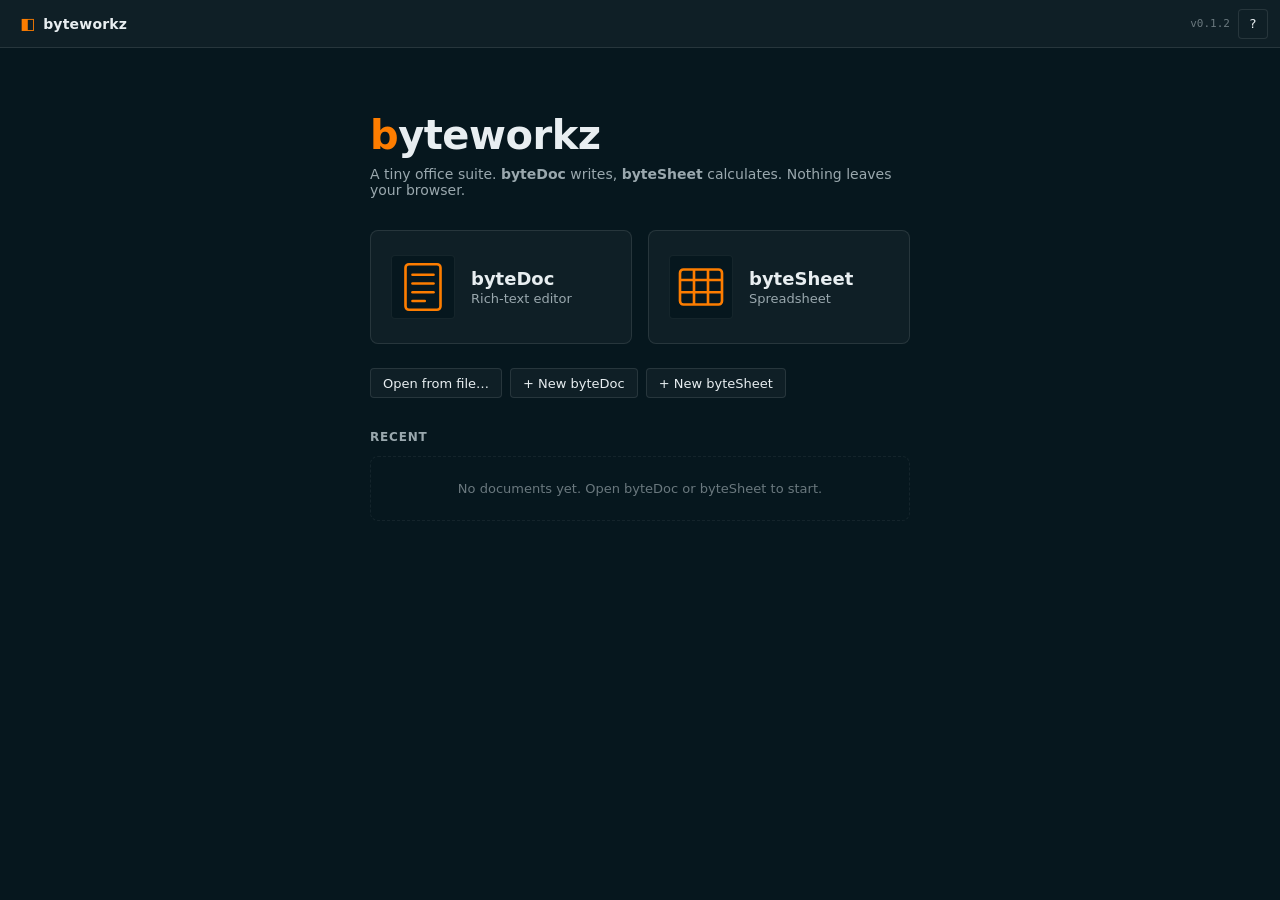
==== index.html @ 529af7e1 "initial public release — byteworkz v0.1.2 A tiny browser-side office suite. byteDoc (rich-text) + by" ====
<!doctype html>
<html lang="en">
<head>
<meta charset="utf-8">
<meta name="viewport" content="width=device-width,initial-scale=1,viewport-fit=cover">
<meta name="theme-color" content="#06171E">
<meta name="color-scheme" content="dark">
<title>byteworkz — a tiny office suite that lives in your browser</title>
<meta name="description" content="byteworkz is a minimal office suite — byteDoc (rich-text editor) plus byteSheet (spreadsheet with formulas, charts, multi-sheet). No accounts, no cloud, no tracking. Pure vanilla JS.">
<meta name="author" content="Stefan Roßkopf (ByteSide.io)">
<meta name="robots" content="index, follow">

<!-- Open Graph + Twitter Card -->
<meta property="og:type" content="website">
<meta property="og:url" content="https://byteworkz.byteside.net/">
<meta property="og:title" content="byteworkz — a tiny office suite that lives in your browser">
<meta property="og:description" content="byteDoc + byteSheet, no accounts, no cloud, no tracking. Everything stays in your browser.">
<meta property="og:site_name" content="byteworkz">
<meta property="og:image" content="https://byteworkz.byteside.net/favicon.svg">
<meta name="twitter:card" content="summary">
<meta name="twitter:title" content="byteworkz">
<meta name="twitter:description" content="byteDoc + byteSheet, no accounts, no cloud, no tracking.">

<link rel="canonical" href="https://byteworkz.byteside.net/">
<link rel="manifest" href="/site.webmanifest">
<link rel="icon" type="image/svg+xml" href="/favicon.svg">
<link rel="stylesheet" href="/styles.css">
<link rel="stylesheet" href="/doc.css">
<link rel="stylesheet" href="/sheet.css">
</head>
<body>

<header class="topbar" id="topbar">
  <button class="brand" data-route="#/" title="byteworkz Hub">
    <span class="brand-mark">◧</span><span class="brand-text">byteworkz</span>
  </button>
  <div class="topbar-center" id="topbar-center"></div>
  <div class="topbar-right" id="topbar-right">
    <span class="topbar-version" id="topbar-version">v0.1</span>
    <button class="btn-icon" id="topbar-about" title="About byteworkz (keyboard help, links)" aria-label="About">?</button>
  </div>
</header>

<main id="app-root">

  <section class="view view-hub" data-view="hub" hidden>
    <div class="hub-inner">
      <h1 class="hub-title">byteworkz</h1>
      <p class="hub-sub">A tiny office suite. <strong>byteDoc</strong> writes, <strong>byteSheet</strong> calculates. Nothing leaves your browser.</p>

      <div class="hub-tiles">
        <button class="hub-tile" data-route="#/doc">
          <div class="hub-tile-icon" data-app="doc">
            <svg viewBox="0 0 32 32" width="56" height="56" aria-hidden="true">
              <rect x="6" y="3" width="20" height="26" rx="2" fill="none" stroke="currentColor" stroke-width="1.5"/>
              <line x1="10" y1="9" x2="22" y2="9" stroke="currentColor" stroke-width="1.5" stroke-linecap="round"/>
              <line x1="10" y1="14" x2="22" y2="14" stroke="currentColor" stroke-width="1.5" stroke-linecap="round"/>
              <line x1="10" y1="19" x2="22" y2="19" stroke="currentColor" stroke-width="1.5" stroke-linecap="round"/>
              <line x1="10" y1="24" x2="17" y2="24" stroke="currentColor" stroke-width="1.5" stroke-linecap="round"/>
            </svg>
          </div>
          <div class="hub-tile-meta">
            <div class="hub-tile-name">byteDoc</div>
            <div class="hub-tile-desc">Rich-text editor</div>
          </div>
        </button>

        <button class="hub-tile" data-route="#/sheet">
          <div class="hub-tile-icon" data-app="sheet">
            <svg viewBox="0 0 32 32" width="56" height="56" aria-hidden="true">
              <rect x="4" y="6" width="24" height="20" rx="2" fill="none" stroke="currentColor" stroke-width="1.5"/>
              <line x1="4" y1="12" x2="28" y2="12" stroke="currentColor" stroke-width="1.5"/>
              <line x1="4" y1="19" x2="28" y2="19" stroke="currentColor" stroke-width="1.5"/>
              <line x1="12" y1="6" x2="12" y2="26" stroke="currentColor" stroke-width="1.5"/>
              <line x1="20" y1="6" x2="20" y2="26" stroke="currentColor" stroke-width="1.5"/>
            </svg>
          </div>
          <div class="hub-tile-meta">
            <div class="hub-tile-name">byteSheet</div>
            <div class="hub-tile-desc">Spreadsheet</div>
          </div>
        </button>
      </div>

      <div class="hub-actions">
        <button class="btn-secondary" id="hub-open-file">Open from file…</button>
        <button class="btn-secondary" id="hub-new-doc">+ New byteDoc</button>
        <button class="btn-secondary" id="hub-new-sheet">+ New byteSheet</button>
      </div>

      <section class="hub-recent">
        <h2 class="hub-section-title">Recent</h2>
        <ul class="recent-list" id="recent-list"></ul>
      </section>
    </div>
  </section>

  <section class="view view-doc" data-view="doc" hidden></section>
  <section class="view view-sheet" data-view="sheet" hidden></section>
</main>

<div class="toast-host" id="toast-host" aria-live="polite"></div>
<div class="modal-host" id="modal-host" hidden></div>

<script type="module" src="/app.js"></script>
</body>
</html>
---- styles.css ----
/* byteworkz — Shared shell, hub, topbar, widgets.
 * Voidcore-aligned dark tokens (mirrored from bytepaint), ByteSide orange accent.
 * Per-app styles live in doc.css + sheet.css.
 */

:root {
    color-scheme: dark;
    --bg: #06171E;
    --bg-2: #030a0d;
    --fg: #e8eef1;
    --fg-muted: #9aa8ae;
    --fg-dim: #6a787e;
    --border: rgba(255, 255, 255, 0.10);
    --border-soft: rgba(255, 255, 255, 0.06);
    --surface: #0f1f26;
    --surface-2: #14262e;
    --surface-3: #1b3038;
    --accent: #FD7D00;
    --accent-fg: #ffffff;
    --accent-dim: rgba(253, 125, 0, 0.18);
    --danger: #ff5f57;
    --ok: #6bd968;
    --topbar-h: 48px;
    --radius: 4px;
    --radius-lg: 8px;
    --mono: 'JetBrains Mono', ui-monospace, SFMono-Regular, Menlo, Consolas, monospace;
    --sans: 'Inter', -apple-system, BlinkMacSystemFont, "Segoe UI", Roboto, system-ui, sans-serif;
}

* { box-sizing: border-box; }
*:focus-visible { outline: 2px solid var(--accent); outline-offset: 1px; }

html, body {
    margin: 0; padding: 0;
    font-family: var(--sans);
    font-size: 14px;
    color: var(--fg);
    background: var(--bg);
    height: 100%;
    overflow: hidden;
}

a { color: var(--accent); text-decoration: none; }
a:hover { text-decoration: underline; }
button { font: inherit; color: inherit; }

/* ---------------- Topbar ---------------- */

.topbar {
    height: var(--topbar-h);
    display: flex; align-items: center;
    padding: 0 12px;
    background: var(--surface);
    border-bottom: 1px solid var(--border);
    gap: 12px;
    position: sticky; top: 0; z-index: 50;
}
.brand {
    display: inline-flex; align-items: center; gap: 8px;
    background: transparent; border: 0; cursor: pointer;
    padding: 4px 8px; border-radius: var(--radius);
    color: var(--fg);
}
.brand:hover { background: var(--surface-2); }
.brand-mark { color: var(--accent); font-size: 16px; line-height: 1; }
.brand-text { font-weight: 600; letter-spacing: 0.2px; }
.topbar-center { flex: 1; display: flex; align-items: center; gap: 8px; min-width: 0; }
.topbar-right { display: flex; align-items: center; gap: 8px; }
.topbar-version { font-family: var(--mono); font-size: 11px; color: var(--fg-dim); }

.doc-title-input {
    background: transparent; border: 1px solid transparent;
    color: var(--fg); font: inherit;
    padding: 4px 8px; border-radius: var(--radius);
    min-width: 120px; max-width: 360px;
    text-overflow: ellipsis;
}
.doc-title-input:hover { background: var(--surface-2); }
.doc-title-input:focus { background: var(--bg); border-color: var(--border); outline: none; }

.save-indicator {
    font-size: 11px; color: var(--fg-dim);
    padding: 2px 6px;
    transition: opacity .25s;
}
.save-indicator[data-state="saving"] { color: var(--accent); }
.save-indicator[data-state="saved"] { color: var(--ok); }
.save-indicator[data-state="error"] { color: var(--danger); }

/* ---------------- Main ---------------- */

#app-root {
    height: calc(100% - var(--topbar-h));
    overflow: hidden;
    position: relative;
}
.view {
    position: absolute; inset: 0;
    overflow: auto;
    display: flex; flex-direction: column;
}
.view[hidden] { display: none; }

/* ---------------- Hub ---------------- */

.view-hub { background: var(--bg); overflow-y: auto; }
.hub-inner {
    max-width: 920px;
    margin: 0 auto;
    padding: 64px 32px 48px;
}
.hub-title { font-size: 40px; font-weight: 700; margin: 0 0 8px; letter-spacing: -0.5px; }
.hub-title::first-letter { color: var(--accent); }
.hub-sub { color: var(--fg-muted); margin: 0 0 32px; max-width: 540px; }

.hub-tiles {
    display: grid;
    grid-template-columns: 1fr 1fr;
    gap: 16px;
    margin-bottom: 24px;
}
.hub-tile {
    display: flex; align-items: center; gap: 16px;
    padding: 24px 20px;
    background: var(--surface);
    border: 1px solid var(--border);
    border-radius: var(--radius-lg);
    color: var(--fg);
    cursor: pointer;
    text-align: left;
    transition: border-color .15s, background .15s, transform .15s;
}
.hub-tile:hover {
    border-color: var(--accent);
    background: var(--surface-2);
    transform: translateY(-1px);
}
.hub-tile-icon {
    width: 64px; height: 64px;
    display: flex; align-items: center; justify-content: center;
    background: var(--bg);
    border: 1px solid var(--border-soft);
    border-radius: var(--radius);
    color: var(--accent);
    flex-shrink: 0;
}
.hub-tile:hover .hub-tile-icon { background: var(--accent-dim); }
.hub-tile-name { font-size: 18px; font-weight: 600; margin-bottom: 2px; }
.hub-tile-desc { color: var(--fg-muted); font-size: 13px; }

.hub-actions {
    display: flex; gap: 8px; flex-wrap: wrap;
    margin-bottom: 32px;
}

.hub-section-title {
    font-size: 12px; font-weight: 600;
    text-transform: uppercase; letter-spacing: 0.8px;
    color: var(--fg-muted);
    margin: 0 0 12px;
}
.recent-list { list-style: none; padding: 0; margin: 0; }
.recent-row {
    display: flex; align-items: center; gap: 12px;
    padding: 10px 12px;
    border: 1px solid transparent;
    border-radius: var(--radius);
    cursor: pointer;
}
.recent-row:hover { background: var(--surface); border-color: var(--border-soft); }
.recent-row-icon {
    width: 28px; height: 28px;
    display: flex; align-items: center; justify-content: center;
    background: var(--surface-2);
    border-radius: var(--radius);
    color: var(--accent);
    flex-shrink: 0;
}
.recent-row-name { flex: 1; min-width: 0; overflow: hidden; text-overflow: ellipsis; white-space: nowrap; }
.recent-row-meta { color: var(--fg-dim); font-size: 12px; font-family: var(--mono); }
.recent-row-badge {
    font-size: 10px; padding: 2px 6px;
    border: 1px solid var(--border);
    border-radius: 3px; color: var(--fg-muted);
    text-transform: uppercase; letter-spacing: 0.5px;
}
.recent-row-del {
    background: transparent; border: 0; color: var(--fg-dim);
    padding: 4px 6px; border-radius: var(--radius); cursor: pointer;
}
.recent-row-del:hover { color: var(--danger); background: var(--surface-2); }
.recent-empty {
    padding: 24px; text-align: center;
    color: var(--fg-dim); font-size: 13px;
    border: 1px dashed var(--border-soft);
    border-radius: var(--radius-lg);
}

/* ---------------- Buttons ---------------- */

.btn, .btn-primary, .btn-secondary, .btn-icon {
    display: inline-flex; align-items: center; justify-content: center;
    gap: 6px;
    height: 30px; padding: 0 12px;
    border-radius: var(--radius);
    border: 1px solid var(--border);
    background: var(--surface);
    color: var(--fg);
    cursor: pointer;
    font-size: 13px;
    transition: background .12s, border-color .12s;
}
.btn:hover, .btn-secondary:hover { background: var(--surface-2); border-color: var(--border); }
.btn-primary {
    background: var(--accent); color: var(--accent-fg);
    border-color: var(--accent);
}
.btn-primary:hover { filter: brightness(1.08); }
.btn-icon { width: 30px; padding: 0; }
.btn-icon.active { background: var(--accent-dim); color: var(--accent); border-color: var(--accent); }
.btn-icon svg { width: 16px; height: 16px; display: block; }
.btn[disabled], .btn-primary[disabled], .btn-secondary[disabled], .btn-icon[disabled] {
    opacity: 0.45; cursor: not-allowed;
}

.btn-divider {
    width: 1px; height: 18px;
    background: var(--border);
    margin: 0 4px;
}

/* ---------------- Toolbars (shared across apps) ---------------- */

.toolbar {
    display: flex; align-items: center; gap: 4px;
    padding: 6px 10px;
    background: var(--surface);
    border-bottom: 1px solid var(--border);
    flex-wrap: wrap;
}
.toolbar select {
    height: 28px; padding: 0 8px;
    background: var(--bg); color: var(--fg);
    border: 1px solid var(--border);
    border-radius: var(--radius);
    font: inherit; font-size: 12px;
}
.toolbar input[type="color"] {
    width: 28px; height: 28px;
    border: 1px solid var(--border);
    background: transparent; padding: 2px;
    border-radius: var(--radius);
    cursor: pointer;
}

/* ---------------- Tabs (open documents) ---------------- */

.tabs-bar {
    display: flex; align-items: stretch;
    background: var(--bg-2);
    border-bottom: 1px solid var(--border);
    overflow-x: auto;
    min-height: 32px;
}
.tab {
    display: inline-flex; align-items: center; gap: 6px;
    padding: 0 8px 0 12px;
    border-right: 1px solid var(--border-soft);
    background: transparent;
    color: var(--fg-muted);
    cursor: pointer;
    font-size: 12px;
    white-space: nowrap;
    max-width: 220px;
    user-select: none;
}
.tab:hover { color: var(--fg); background: var(--surface); }
.tab.active { background: var(--surface); color: var(--fg); border-bottom: 2px solid var(--accent); }
.tab-title { overflow: hidden; text-overflow: ellipsis; max-width: 160px; }
.tab-close {
    background: transparent; border: 0; color: inherit;
    width: 18px; height: 18px; line-height: 18px;
    text-align: center; cursor: pointer;
    border-radius: 50%; font-size: 14px;
}
.tab-close:hover { background: var(--surface-2); color: var(--danger); }
.tab-add {
    background: transparent; border: 0; color: var(--fg-muted);
    padding: 0 12px; cursor: pointer; font-size: 16px;
}
.tab-add:hover { color: var(--accent); }

/* ---------------- Status bar ---------------- */

.status-bar {
    display: flex; align-items: center; gap: 16px;
    padding: 4px 12px;
    background: var(--surface);
    border-top: 1px solid var(--border);
    color: var(--fg-muted);
    font-size: 11px; font-family: var(--mono);
    min-height: 24px;
}
.status-bar .spacer { flex: 1; }

/* ---------------- Toast ---------------- */

.toast-host {
    position: fixed; bottom: 16px; left: 50%;
    transform: translateX(-50%);
    z-index: 200;
    display: flex; flex-direction: column; gap: 6px;
    align-items: center; pointer-events: none;
}
.toast {
    background: var(--surface);
    border: 1px solid var(--border);
    border-left: 3px solid var(--accent);
    padding: 8px 14px;
    border-radius: var(--radius);
    font-size: 13px;
    box-shadow: 0 4px 12px rgba(0,0,0,0.4);
    animation: toast-in .18s ease-out;
    pointer-events: auto;
    max-width: 480px;
}
.toast[data-kind="error"] { border-left-color: var(--danger); }
.toast[data-kind="ok"]    { border-left-color: var(--ok); }
@keyframes toast-in {
    from { opacity: 0; transform: translateY(6px); }
    to   { opacity: 1; transform: translateY(0); }
}

/* ---------------- Modal ---------------- */

.modal-host {
    position: fixed; inset: 0; z-index: 150;
    background: rgba(0,0,0,0.55);
    display: flex; align-items: center; justify-content: center;
    padding: 16px;
}
.modal-host[hidden] { display: none; }
.modal {
    background: var(--surface);
    border: 1px solid var(--border);
    border-radius: var(--radius-lg);
    box-shadow: 0 10px 32px rgba(0,0,0,0.6);
    max-width: 480px; width: 100%;
    max-height: 90vh; overflow: auto;
    animation: modal-in .15s ease-out;
}
@keyframes modal-in {
    from { opacity: 0; transform: scale(0.97); }
    to   { opacity: 1; transform: scale(1); }
}
.modal-header {
    padding: 14px 18px;
    border-bottom: 1px solid var(--border);
    display: flex; align-items: center; justify-content: space-between;
}
.modal-title { font-size: 15px; font-weight: 600; }
.modal-body { padding: 16px 18px; }
.modal-body label { display: block; margin-bottom: 6px; font-size: 13px; color: var(--fg-muted); }
.modal-body input[type="text"],
.modal-body input[type="number"],
.modal-body textarea,
.modal-body select {
    width: 100%;
    background: var(--bg); color: var(--fg);
    border: 1px solid var(--border);
    border-radius: var(--radius);
    padding: 8px 10px; font: inherit;
    margin-bottom: 12px;
}
.modal-actions {
    display: flex; gap: 8px; justify-content: flex-end;
    padding: 12px 18px;
    border-top: 1px solid var(--border);
}
.modal-row { display: flex; gap: 8px; align-items: center; margin-bottom: 12px; }
.modal-row > * { flex: 1; }

/* ---------------- Context menu ---------------- */

.ctx-menu {
    position: fixed; z-index: 180;
    background: var(--surface);
    border: 1px solid var(--border);
    border-radius: var(--radius);
    padding: 4px;
    min-width: 180px;
    box-shadow: 0 6px 20px rgba(0,0,0,0.5);
}
.ctx-menu button {
    display: block; width: 100%;
    text-align: left;
    background: transparent; border: 0; color: var(--fg);
    padding: 6px 10px;
    border-radius: var(--radius);
    cursor: pointer; font-size: 13px;
}
.ctx-menu button:hover { background: var(--surface-2); }
.ctx-menu .ctx-sep { height: 1px; background: var(--border-soft); margin: 4px 0; }

/* ---------------- Responsive ---------------- */

@media (max-width: 640px) {
    .hub-inner { padding: 32px 16px; }
    .hub-title { font-size: 28px; }
    .hub-tiles { grid-template-columns: 1fr; }
    .topbar-version { display: none; }
    .doc-title-input { max-width: 160px; }
}

/* ─── Info pages (imprint / privacy) ───────────────────────────────────
 * Long-form legal content with bilingual DE/EN. The body switches from
 * overflow:hidden (app shell mode) to overflow:auto here so the page can
 * scroll normally. Both DE and EN are embedded as siblings; CSS hides the
 * one that doesn't match <html lang> (set by legal-lang.js). */
body.info-page {
    display: block;
    overflow: auto;
}
.info-shell {
    max-width: 640px;
    margin: 48px auto;
    padding: 0 24px;
    line-height: 1.55;
    position: relative;
}
.info-shell h1 {
    font-size: 26px;
    margin-bottom: 8px;
    padding-right: 80px;
}
.info-shell h2 {
    font-size: 17px;
    margin-top: 32px;
    margin-bottom: 10px;
    color: var(--fg);
    padding-bottom: 4px;
    border-bottom: 1px solid var(--border-soft);
}
.info-shell h3 {
    font-size: 14px;
    margin-top: 18px;
    margin-bottom: 6px;
    color: var(--fg);
    font-weight: 600;
}
.info-shell p, .info-shell ul, .info-shell li { color: var(--fg); }
.info-shell ul { padding-left: 22px; }
.info-shell li { margin-bottom: 4px; }
.info-shell a { color: var(--accent); }
.info-shell code {
    font-family: var(--mono);
    font-size: 0.88em;
    padding: 1px 5px;
    border-radius: 3px;
    background: var(--surface);
    color: var(--fg);
    border: 1px solid var(--border-soft);
}
.info-lede {
    color: var(--fg-muted);
    font-size: 13px;
    margin-top: 0;
    margin-bottom: 24px;
    padding: 12px 14px;
    border-left: 3px solid var(--accent);
    background: var(--surface);
    border-radius: 0 var(--radius) var(--radius) 0;
}
html[lang="de"] [lang="en"] { display: none; }
html[lang="en"] [lang="de"] { display: none; }
.lang-toggle {
    position: absolute;
    top: 0;
    right: 24px;
    display: inline-flex;
    border: 1px solid var(--border);
    border-radius: var(--radius);
    overflow: hidden;
    background: var(--surface);
    font-family: var(--mono);
}
.lang-toggle button {
    padding: 5px 11px;
    background: transparent;
    color: var(--fg-muted);
    border: none;
    cursor: pointer;
    font-size: 11px;
    font-weight: 700;
    letter-spacing: 0.06em;
    transition: background 0.12s, color 0.12s;
}
.lang-toggle button + button { border-left: 1px solid var(--border); }
.lang-toggle button[data-active] {
    background: var(--accent);
    color: var(--accent-fg);
}
.lang-toggle button:hover:not([data-active]) {
    background: var(--surface-2);
    color: var(--fg);
}
@media (max-width: 768px) {
    .lang-toggle button { padding: 9px 14px; font-size: 12px; }
}
@media print {
    .lang-toggle { display: none; }
    .info-shell h1 { padding-right: 0; }
}
.info-back {
    display: inline-block;
    margin-bottom: 12px;
    color: var(--fg-muted);
    text-decoration: none;
    font-size: 13px;
}
.info-back:hover { color: var(--accent); }
.info-foot {
    margin-top: 32px;
    padding-top: 16px;
    border-top: 1px solid var(--border);
    color: var(--fg-muted);
    font-size: 12px;
}

/* ─── About modal extras (keyboard help table) ─────────────────────── */
.about-grid {
    display: grid;
    grid-template-columns: max-content 1fr;
    gap: 6px 16px;
    font-size: 13px;
    margin-top: 8px;
}
.about-grid kbd {
    font-family: var(--mono);
    font-size: 11px;
    padding: 2px 6px;
    border: 1px solid var(--border);
    border-radius: 3px;
    background: var(--bg);
    color: var(--fg);
    white-space: nowrap;
}
.about-section {
    margin-top: 18px;
    padding-top: 14px;
    border-top: 1px solid var(--border-soft);
}
.about-section h3 {
    font-size: 12px;
    text-transform: uppercase;
    letter-spacing: 0.6px;
    color: var(--fg-muted);
    margin: 0 0 8px;
}
.about-links {
    display: flex; flex-wrap: wrap; gap: 6px 14px;
    font-size: 13px;
}
.about-links a { color: var(--accent); text-decoration: none; }
.about-links a:hover { text-decoration: underline; }
---- doc.css ----
/* byteworkz/doc.css — byteDoc rich-text editor styles. */

.doc-shell {
    display: flex; flex-direction: column;
    height: 100%; overflow: hidden;
}

.doc-toolbar {
    /* uses .toolbar from styles.css for base look */
}
.doc-toolbar select.heading-pick { width: 96px; }

.doc-tabs { /* uses .tabs-bar */ }

.doc-editor-wrap {
    flex: 1; min-height: 0;
    overflow: auto;
    background: var(--bg-2);
    padding: 24px 0;
}
.doc-editor {
    background: var(--surface);
    border: 1px solid var(--border-soft);
    min-height: calc(100% - 0px);
    max-width: 820px;
    margin: 0 auto;
    padding: 56px 72px 96px;
    color: var(--fg);
    font-size: 15px;
    line-height: 1.65;
    box-shadow: 0 1px 0 rgba(0,0,0,0.3), 0 8px 32px rgba(0,0,0,0.35);
    outline: none;
    border-radius: 2px;
    caret-color: var(--accent);
}
.doc-editor:focus { border-color: var(--border); }

.doc-editor h1 { font-size: 28px; margin: .8em 0 .4em; font-weight: 700; }
.doc-editor h2 { font-size: 22px; margin: .8em 0 .4em; font-weight: 600; }
.doc-editor h3 { font-size: 18px; margin: .8em 0 .4em; font-weight: 600; }
.doc-editor p  { margin: .5em 0; }
.doc-editor a  { color: var(--accent); text-decoration: underline; }
.doc-editor ul, .doc-editor ol { padding-left: 1.6em; margin: .5em 0; }
.doc-editor li { margin: .15em 0; }
.doc-editor blockquote {
    border-left: 3px solid var(--accent);
    padding: 4px 14px;
    color: var(--fg-muted);
    margin: .8em 0;
}
.doc-editor img {
    max-width: 100%;
    display: inline-block;
    border-radius: 2px;
    cursor: pointer;
}
.doc-editor img.selected { outline: 2px solid var(--accent); }

.doc-editor table {
    border-collapse: collapse;
    margin: .8em 0;
    table-layout: fixed;
    width: auto;
}
.doc-editor table td, .doc-editor table th {
    border: 1px solid var(--border);
    padding: 6px 10px;
    min-width: 48px;
    vertical-align: top;
}
.doc-editor table th {
    background: var(--surface-2);
    font-weight: 600;
}

/* Find/replace highlight */
.doc-editor mark.find-hit {
    background: rgba(253,125,0,0.35);
    color: var(--fg);
    border-radius: 2px;
    padding: 0 1px;
}
.doc-editor mark.find-hit.active {
    background: var(--accent);
    color: var(--accent-fg);
}

/* Find/Replace bar */
.doc-find-bar {
    display: flex; gap: 6px; align-items: center;
    padding: 6px 10px;
    background: var(--surface-2);
    border-bottom: 1px solid var(--border);
}
.doc-find-bar input[type="text"] {
    height: 26px; padding: 0 8px;
    background: var(--bg); color: var(--fg);
    border: 1px solid var(--border);
    border-radius: var(--radius);
    font: inherit; font-size: 12px;
    min-width: 0;
}
.doc-find-bar .find-count {
    font-family: var(--mono);
    color: var(--fg-muted); font-size: 11px;
    min-width: 60px; text-align: center;
}
.doc-find-bar .spacer { flex: 1; }

/* Image resize handle */
.img-resize-overlay {
    position: absolute;
    pointer-events: none;
    border: 1.5px solid var(--accent);
    box-sizing: border-box;
}
.img-resize-overlay::after {
    content: "";
    position: absolute;
    right: -5px; bottom: -5px;
    width: 10px; height: 10px;
    background: var(--accent);
    pointer-events: auto;
    cursor: nwse-resize;
}

/* Print */
@media print {
    .topbar, .doc-toolbar, .tabs-bar, .doc-find-bar, .status-bar { display: none !important; }
    .doc-editor-wrap { padding: 0; background: white; }
    .doc-editor {
        background: white; color: black;
        box-shadow: none; border: 0;
        max-width: none;
        padding: 0;
    }
    .doc-editor a { color: #0066cc; }
}
---- sheet.css ----
/* byteworkz/sheet.css — byteSheet spreadsheet styles. */

.sheet-shell {
    display: flex; flex-direction: column;
    height: 100%; overflow: hidden;
}

.sheet-formula-bar {
    display: flex; align-items: center;
    gap: 6px; padding: 4px 10px;
    background: var(--bg-2);
    border-bottom: 1px solid var(--border);
}
.sheet-formula-bar .cell-ref-label {
    font-family: var(--mono); font-size: 12px;
    background: var(--surface);
    padding: 4px 8px; border-radius: var(--radius);
    border: 1px solid var(--border);
    min-width: 70px; text-align: center;
}
.sheet-formula-bar input[type="text"] {
    flex: 1;
    height: 26px; padding: 0 8px;
    background: var(--bg); color: var(--fg);
    border: 1px solid var(--border);
    border-radius: var(--radius);
    font-family: var(--mono); font-size: 13px;
}
.sheet-formula-bar input:focus { border-color: var(--accent); outline: none; }

.sheet-grid-wrap {
    flex: 1; min-height: 0;
    overflow: auto;
    background: var(--bg-2);
    position: relative;
}

.sheet-grid {
    border-collapse: separate;
    border-spacing: 0;
    font-family: var(--mono);
    font-size: 12px;
    table-layout: fixed;
}
.sheet-grid th, .sheet-grid td {
    border-right: 1px solid var(--border);
    border-bottom: 1px solid var(--border);
    padding: 0;
    margin: 0;
    height: 22px;
    box-sizing: border-box;
}
.sheet-grid th {
    background: var(--surface);
    color: var(--fg-muted);
    font-weight: 500;
    text-align: center;
    user-select: none;
    cursor: pointer;
    position: sticky;
    top: 0; z-index: 2;
    min-width: 32px;
}
.sheet-grid th.sheet-corner {
    left: 0; z-index: 3;
    min-width: 36px; width: 36px;
}
.sheet-grid th.row-head {
    position: sticky; left: 0; z-index: 1;
    min-width: 36px; width: 36px;
    background: var(--surface);
}
.sheet-grid td {
    width: 92px;
    background: var(--bg);
    color: var(--fg);
    padding: 2px 6px;
    overflow: hidden;
    text-overflow: ellipsis;
    white-space: nowrap;
    cursor: cell;
    line-height: 18px;
    vertical-align: middle;
}
.sheet-grid td.sel {
    outline: 2px solid var(--accent);
    outline-offset: -2px;
    z-index: 1;
}
.sheet-grid td.in-range {
    background: var(--accent-dim);
}
.sheet-grid td.has-error {
    color: var(--danger);
}
.sheet-grid td.is-number { text-align: right; }
.sheet-grid td.is-bold   { font-weight: 700; }
.sheet-grid td.is-italic { font-style: italic; }
.sheet-grid td.al-l { text-align: left; }
.sheet-grid td.al-c { text-align: center; }
.sheet-grid td.al-r { text-align: right; }

.sheet-grid .cell-editor {
    width: 100%; height: 100%;
    border: 0; padding: 1px 5px;
    background: var(--bg-2);
    color: var(--fg);
    font: inherit; font-family: var(--mono);
    outline: 2px solid var(--accent);
    box-sizing: border-box;
}

/* Sheet tabs bar at bottom */
.sheet-tabs {
    display: flex; align-items: center;
    background: var(--surface);
    border-top: 1px solid var(--border);
    min-height: 28px;
    overflow-x: auto;
}
.sheet-tab {
    display: inline-flex; align-items: center; gap: 6px;
    padding: 4px 12px;
    border-right: 1px solid var(--border-soft);
    color: var(--fg-muted);
    cursor: pointer;
    font-size: 12px;
    white-space: nowrap;
    user-select: none;
}
.sheet-tab:hover { background: var(--surface-2); color: var(--fg); }
.sheet-tab.active { background: var(--bg); color: var(--fg); border-top: 2px solid var(--accent); }
.sheet-tab-add {
    background: transparent; border: 0; color: var(--fg-muted);
    padding: 0 12px; cursor: pointer; font-size: 16px;
}
.sheet-tab-add:hover { color: var(--accent); }

/* Charts overlay layer */
.chart-layer {
    position: absolute;
    top: 0; left: 0;
    pointer-events: none;
}
.chart-box {
    position: absolute;
    background: var(--surface);
    border: 1px solid var(--border);
    border-radius: var(--radius);
    box-shadow: 0 4px 16px rgba(0,0,0,0.4);
    pointer-events: auto;
    display: flex; flex-direction: column;
}
.chart-box .chart-head {
    display: flex; justify-content: space-between; align-items: center;
    padding: 4px 8px; font-size: 11px;
    background: var(--surface-2);
    border-bottom: 1px solid var(--border);
    cursor: move;
    user-select: none;
}
.chart-box .chart-head .chart-close {
    background: transparent; border: 0; color: var(--fg-muted);
    cursor: pointer; padding: 0 4px;
}
.chart-box canvas { flex: 1; display: block; }

/* Filter dropdown */
.filter-popover {
    background: var(--surface);
    border: 1px solid var(--border);
    border-radius: var(--radius);
    padding: 6px;
    max-height: 280px;
    overflow: auto;
    min-width: 180px;
    box-shadow: 0 6px 20px rgba(0,0,0,0.5);
}
.filter-popover label {
    display: flex; align-items: center; gap: 6px;
    padding: 3px 6px; cursor: pointer; font-size: 12px;
}
.filter-popover label:hover { background: var(--surface-2); }
.filter-popover .filter-actions {
    display: flex; gap: 6px; padding: 6px 4px 2px;
    border-top: 1px solid var(--border-soft);
    margin-top: 4px;
}
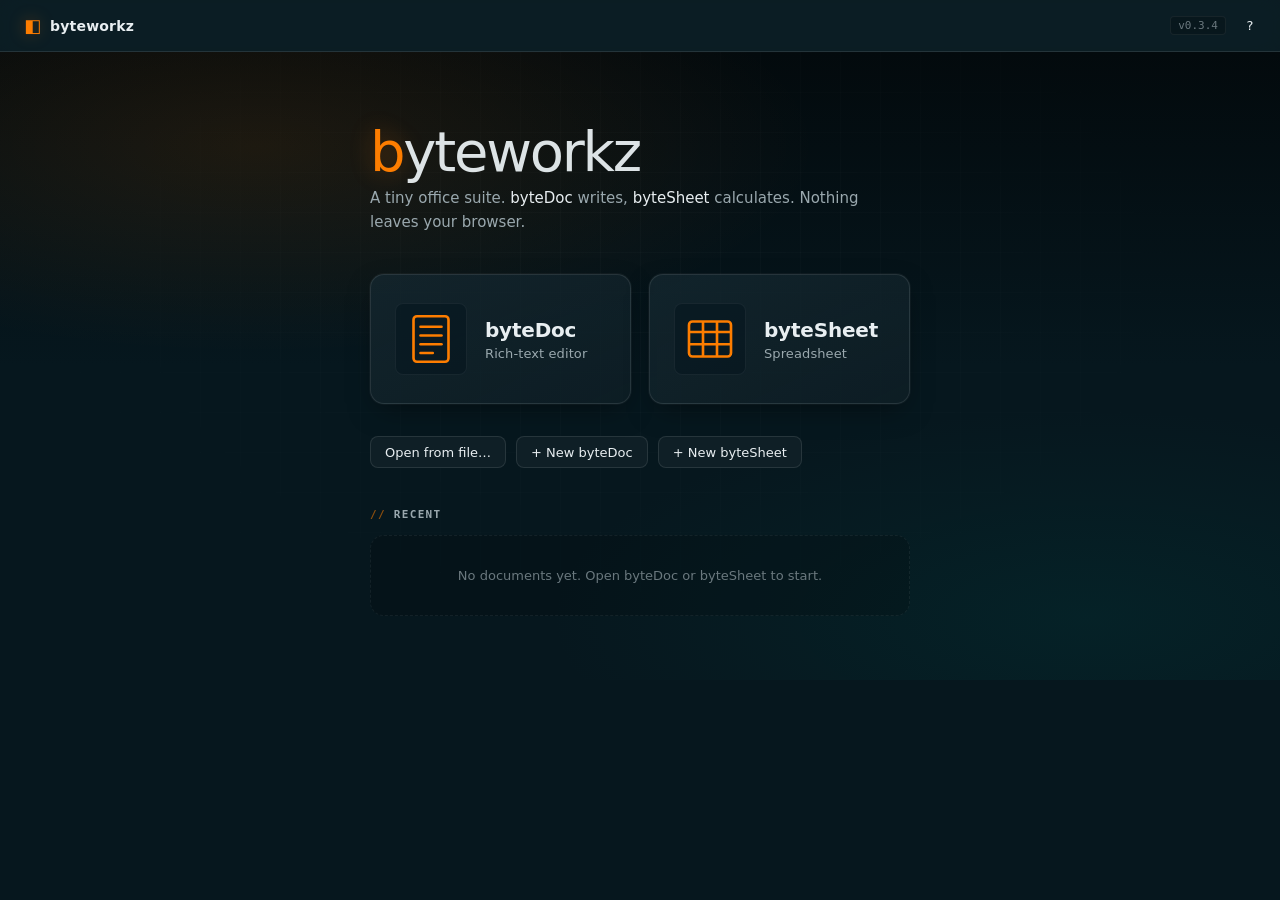
==== commit 197b4a19: "v0.3.4: PWA — service worker, offline, installable byteworkz is now an installable, offline-capable " ====
--- a/index.html
+++ b/index.html
@@ -24,6 +24,14 @@
 <link rel="canonical" href="https://byteworkz.byteside.net/">
 <link rel="manifest" href="/site.webmanifest">
 <link rel="icon" type="image/svg+xml" href="/favicon.svg">
+
+<!-- iOS PWA hooks. iOS prefers PNG apple-touch-icons; SVG works on iOS 16+,
+     earlier versions fall back to a page screenshot. Acceptable for v1. -->
+<meta name="apple-mobile-web-app-capable" content="yes">
+<meta name="apple-mobile-web-app-status-bar-style" content="black-translucent">
+<meta name="apple-mobile-web-app-title" content="byteworkz">
+<link rel="apple-touch-icon" href="/favicon.svg">
+
 <link rel="stylesheet" href="/styles.css">
 <link rel="stylesheet" href="/doc.css">
 <link rel="stylesheet" href="/sheet.css">
--- a/styles.css
+++ b/styles.css
@@ -5,26 +5,64 @@
 
 :root {
     color-scheme: dark;
-    --bg: #06171E;
+    /* Surfaces — palette mirrors voidcore tokens.css */
+    --bg: #06171E;          /* Deep Navy — brand canonical */
     --bg-2: #030a0d;
     --fg: #e8eef1;
     --fg-muted: #9aa8ae;
     --fg-dim: #6a787e;
     --border: rgba(255, 255, 255, 0.10);
     --border-soft: rgba(255, 255, 255, 0.06);
+    --border-strong: rgba(255, 255, 255, 0.14);
     --surface: #0f1f26;
     --surface-2: #14262e;
     --surface-3: #1b3038;
+    --surface-glass: rgba(15, 31, 38, 0.78);    /* topbar / sticky chrome */
+    --surface-elev: rgba(20, 38, 46, 0.92);     /* lifted cards on wallpaper */
+
+    /* Brand */
     --accent: #FD7D00;
+    --accent-2: #ff9933;
+    --accent-dark: #B35A00;
     --accent-fg: #ffffff;
     --accent-dim: rgba(253, 125, 0, 0.18);
+    --accent-glow: rgba(253, 125, 0, 0.32);
+    --teal: #015351;
+    --teal-glow: rgba(1, 83, 81, 0.30);
+
+    /* Status */
     --danger: #ff5f57;
     --ok: #6bd968;
-    --topbar-h: 48px;
-    --radius: 4px;
-    --radius-lg: 8px;
+
+    /* Layout */
+    --topbar-h: 52px;
+
+    /* Radii — bumped from 4/8 to 6/10/14 for a more modern feel */
+    --radius-sm: 4px;
+    --radius: 8px;
+    --radius-lg: 14px;
+    --radius-xl: 20px;
+
+    /* Motion */
+    --t-fast: 120ms cubic-bezier(0.4, 0, 0.2, 1);
+    --t-norm: 200ms cubic-bezier(0.4, 0, 0.2, 1);
+    --t-soft: 280ms cubic-bezier(0.2, 0.8, 0.2, 1);
+
+    /* Elevation */
+    --shadow-1: 0 2px 8px rgba(0,0,0,0.25);
+    --shadow-2: 0 10px 30px -10px rgba(0,0,0,0.55), 0 0 0 1px rgba(255,255,255,0.04);
+    --shadow-3: 0 30px 80px -20px rgba(0,0,0,0.75), 0 10px 30px -10px rgba(0,0,0,0.5), 0 0 0 1px rgba(255,255,255,0.05);
+
     --mono: 'JetBrains Mono', ui-monospace, SFMono-Regular, Menlo, Consolas, monospace;
     --sans: 'Inter', -apple-system, BlinkMacSystemFont, "Segoe UI", Roboto, system-ui, sans-serif;
+}
+@media (prefers-reduced-motion: reduce) {
+    :root { --t-fast: 0ms; --t-norm: 0ms; --t-soft: 0ms; }
+    *, *::before, *::after {
+        animation-duration: 0.001ms !important;
+        animation-iteration-count: 1 !important;
+        transition-duration: 0.001ms !important;
+    }
 }
 
 * { box-sizing: border-box; }
@@ -49,24 +87,41 @@
 .topbar {
     height: var(--topbar-h);
     display: flex; align-items: center;
-    padding: 0 12px;
-    background: var(--surface);
+    padding: 0 14px;
+    background: var(--surface-glass);
+    backdrop-filter: blur(14px) saturate(140%);
+    -webkit-backdrop-filter: blur(14px) saturate(140%);
     border-bottom: 1px solid var(--border);
     gap: 12px;
     position: sticky; top: 0; z-index: 50;
 }
+@supports not (backdrop-filter: blur(1px)) {
+    .topbar { background: var(--surface); }
+}
 .brand {
-    display: inline-flex; align-items: center; gap: 8px;
+    display: inline-flex; align-items: center; gap: 9px;
     background: transparent; border: 0; cursor: pointer;
-    padding: 4px 8px; border-radius: var(--radius);
-    color: var(--fg);
+    padding: 6px 10px; border-radius: var(--radius);
+    color: var(--fg);
+    transition: background var(--t-fast);
 }
 .brand:hover { background: var(--surface-2); }
-.brand-mark { color: var(--accent); font-size: 16px; line-height: 1; }
-.brand-text { font-weight: 600; letter-spacing: 0.2px; }
+.brand-mark {
+    color: var(--accent);
+    font-size: 18px;
+    line-height: 1;
+    filter: drop-shadow(0 0 8px var(--accent-glow));
+}
+.brand-text { font-weight: 600; letter-spacing: 0.2px; font-size: 14px; }
 .topbar-center { flex: 1; display: flex; align-items: center; gap: 8px; min-width: 0; }
 .topbar-right { display: flex; align-items: center; gap: 8px; }
-.topbar-version { font-family: var(--mono); font-size: 11px; color: var(--fg-dim); }
+.topbar-version {
+    font-family: var(--mono); font-size: 11px; color: var(--fg-dim);
+    padding: 2px 7px;
+    border: 1px solid var(--border-soft);
+    border-radius: var(--radius-sm);
+    background: rgba(0,0,0,0.2);
+}
 
 .doc-title-input {
     background: transparent; border: 1px solid transparent;
@@ -79,13 +134,41 @@
 .doc-title-input:focus { background: var(--bg); border-color: var(--border); outline: none; }
 
 .save-indicator {
-    font-size: 11px; color: var(--fg-dim);
-    padding: 2px 6px;
-    transition: opacity .25s;
-}
-.save-indicator[data-state="saving"] { color: var(--accent); }
-.save-indicator[data-state="saved"] { color: var(--ok); }
-.save-indicator[data-state="error"] { color: var(--danger); }
+    font-size: 14px;
+    color: var(--fg-dim);
+    padding: 0 4px;
+    line-height: 1;
+    transition: color var(--t-norm);
+    display: inline-block;
+}
+.save-indicator[data-state="idle"]   { color: var(--fg-dim); }
+.save-indicator[data-state="saving"] {
+    color: var(--accent);
+    animation: indicator-pulse 1.1s ease-in-out infinite;
+    text-shadow: 0 0 8px var(--accent-glow);
+}
+.save-indicator[data-state="saved"] {
+    color: var(--ok);
+    animation: indicator-pop .38s cubic-bezier(0.2, 0.8, 0.2, 1);
+}
+.save-indicator[data-state="error"] {
+    color: var(--danger);
+    animation: indicator-shake .35s ease-in-out;
+}
+@keyframes indicator-pulse {
+    0%, 100% { opacity: 1; transform: scale(1); }
+    50%      { opacity: 0.45; transform: scale(0.85); }
+}
+@keyframes indicator-pop {
+    0%   { transform: scale(0.4); opacity: 0; }
+    55%  { transform: scale(1.3); opacity: 1; }
+    100% { transform: scale(1);   opacity: 1; }
+}
+@keyframes indicator-shake {
+    0%, 100% { transform: translateX(0); }
+    25%      { transform: translateX(-3px); }
+    75%      { transform: translateX(3px); }
+}
 
 /* ---------------- Main ---------------- */
 
@@ -103,97 +186,191 @@
 
 /* ---------------- Hub ---------------- */
 
-.view-hub { background: var(--bg); overflow-y: auto; }
+/* Hub wallpaper — two radial gradients (orange top-left, teal bottom-right)
+ * layered over a subtle gridded base. Mirrors the voidcore wallpaper feel
+ * but adapted for a standalone single-page app. The grid is masked to fade
+ * outward so it never visually competes with content. */
+.view-hub {
+    background:
+        radial-gradient(ellipse 80% 60% at 20% 15%, rgba(253,125,0,0.10), transparent 55%),
+        radial-gradient(ellipse 70% 55% at 85% 90%, rgba(1,83,81,0.18), transparent 60%),
+        linear-gradient(180deg, var(--bg-2) 0%, var(--bg) 50%, var(--bg) 100%);
+    overflow-y: auto;
+    position: relative;
+}
+.view-hub::before {
+    content: "";
+    position: absolute; inset: 0;
+    background-image:
+        linear-gradient(rgba(255,255,255,0.020) 1px, transparent 1px),
+        linear-gradient(90deg, rgba(255,255,255,0.020) 1px, transparent 1px);
+    background-size: 40px 40px;
+    -webkit-mask-image: radial-gradient(ellipse at 50% 35%, black 10%, transparent 75%);
+            mask-image: radial-gradient(ellipse at 50% 35%, black 10%, transparent 75%);
+    pointer-events: none;
+}
 .hub-inner {
     max-width: 920px;
     margin: 0 auto;
-    padding: 64px 32px 48px;
-}
-.hub-title { font-size: 40px; font-weight: 700; margin: 0 0 8px; letter-spacing: -0.5px; }
-.hub-title::first-letter { color: var(--accent); }
-.hub-sub { color: var(--fg-muted); margin: 0 0 32px; max-width: 540px; }
+    padding: 72px 32px 64px;
+    position: relative;     /* over the ::before grid */
+}
+.hub-title {
+    font-size: 56px;
+    font-weight: 200;
+    margin: 0 0 6px;
+    letter-spacing: -0.04em;
+    line-height: 1;
+    color: rgba(232, 238, 241, 0.95);
+}
+.hub-title::first-letter {
+    color: var(--accent);
+    text-shadow: 0 0 24px var(--accent-glow);
+}
+.hub-sub {
+    color: var(--fg-muted);
+    margin: 0 0 40px;
+    max-width: 540px;
+    font-size: 15px;
+    line-height: 1.6;
+}
+.hub-sub strong { color: var(--fg); font-weight: 500; }
 
 .hub-tiles {
     display: grid;
     grid-template-columns: 1fr 1fr;
-    gap: 16px;
-    margin-bottom: 24px;
+    gap: 18px;
+    margin-bottom: 32px;
 }
 .hub-tile {
-    display: flex; align-items: center; gap: 16px;
-    padding: 24px 20px;
-    background: var(--surface);
+    position: relative;
+    display: flex; align-items: center; gap: 18px;
+    padding: 28px 24px;
+    background: linear-gradient(155deg, rgba(20, 38, 46, 0.85), rgba(15, 31, 38, 0.78));
     border: 1px solid var(--border);
     border-radius: var(--radius-lg);
     color: var(--fg);
     cursor: pointer;
     text-align: left;
-    transition: border-color .15s, background .15s, transform .15s;
+    transition: transform var(--t-soft), border-color var(--t-norm), box-shadow var(--t-soft), background var(--t-norm);
+    box-shadow: var(--shadow-2);
+    overflow: hidden;
+}
+/* Hover halo on the top edge — subtle orange glow that hints at the accent */
+.hub-tile::before {
+    content: "";
+    position: absolute; inset: 0;
+    border-radius: inherit;
+    background: radial-gradient(ellipse 60% 80% at 50% -20%, var(--accent-glow), transparent 60%);
+    opacity: 0;
+    transition: opacity var(--t-soft);
+    pointer-events: none;
 }
 .hub-tile:hover {
-    border-color: var(--accent);
-    background: var(--surface-2);
-    transform: translateY(-1px);
-}
+    border-color: rgba(253, 125, 0, 0.30);
+    transform: translateY(-3px);
+    box-shadow:
+        0 30px 80px -20px rgba(0,0,0,0.75),
+        0 10px 30px -10px rgba(0,0,0,0.5),
+        0 0 0 1px rgba(253, 125, 0, 0.25);
+}
+.hub-tile:hover::before { opacity: 1; }
+.hub-tile:active { transform: translateY(-1px); }
 .hub-tile-icon {
-    width: 64px; height: 64px;
+    width: 72px; height: 72px;
     display: flex; align-items: center; justify-content: center;
-    background: var(--bg);
+    background: rgba(6, 23, 30, 0.6);
     border: 1px solid var(--border-soft);
     border-radius: var(--radius);
     color: var(--accent);
     flex-shrink: 0;
-}
-.hub-tile:hover .hub-tile-icon { background: var(--accent-dim); }
-.hub-tile-name { font-size: 18px; font-weight: 600; margin-bottom: 2px; }
-.hub-tile-desc { color: var(--fg-muted); font-size: 13px; }
+    transition: background var(--t-norm), border-color var(--t-norm), transform var(--t-soft);
+    filter: drop-shadow(0 0 0 transparent);
+}
+.hub-tile:hover .hub-tile-icon {
+    background: rgba(253, 125, 0, 0.10);
+    border-color: rgba(253, 125, 0, 0.35);
+    transform: scale(1.05);
+    filter: drop-shadow(0 0 12px var(--accent-glow));
+}
+.hub-tile-name {
+    font-size: 20px;
+    font-weight: 600;
+    margin-bottom: 4px;
+    letter-spacing: -0.01em;
+}
+.hub-tile-desc {
+    color: var(--fg-muted);
+    font-size: 13px;
+    letter-spacing: 0.1px;
+}
 
 .hub-actions {
-    display: flex; gap: 8px; flex-wrap: wrap;
-    margin-bottom: 32px;
+    display: flex; gap: 10px; flex-wrap: wrap;
+    margin-bottom: 40px;
 }
 
 .hub-section-title {
-    font-size: 12px; font-weight: 600;
-    text-transform: uppercase; letter-spacing: 0.8px;
-    color: var(--fg-muted);
-    margin: 0 0 12px;
-}
-.recent-list { list-style: none; padding: 0; margin: 0; }
+    font-size: 11px; font-weight: 600;
+    text-transform: uppercase; letter-spacing: 0.12em;
+    color: var(--fg-muted);
+    margin: 0 0 14px;
+    font-family: var(--mono);
+}
+.hub-section-title::before {
+    content: '// ';
+    color: var(--accent);
+    opacity: 0.55;
+}
+.recent-list { list-style: none; padding: 0; margin: 0; display: flex; flex-direction: column; gap: 4px; }
 .recent-row {
-    display: flex; align-items: center; gap: 12px;
-    padding: 10px 12px;
+    display: flex; align-items: center; gap: 14px;
+    padding: 12px 14px;
     border: 1px solid transparent;
     border-radius: var(--radius);
     cursor: pointer;
-}
-.recent-row:hover { background: var(--surface); border-color: var(--border-soft); }
+    transition: background var(--t-fast), border-color var(--t-fast), transform var(--t-fast);
+}
+.recent-row:hover {
+    background: var(--surface-elev);
+    border-color: var(--border-soft);
+    transform: translateX(2px);
+}
 .recent-row-icon {
-    width: 28px; height: 28px;
+    width: 32px; height: 32px;
     display: flex; align-items: center; justify-content: center;
     background: var(--surface-2);
-    border-radius: var(--radius);
+    border: 1px solid var(--border-soft);
+    border-radius: var(--radius-sm);
     color: var(--accent);
     flex-shrink: 0;
 }
-.recent-row-name { flex: 1; min-width: 0; overflow: hidden; text-overflow: ellipsis; white-space: nowrap; }
-.recent-row-meta { color: var(--fg-dim); font-size: 12px; font-family: var(--mono); }
+.recent-row-name { flex: 1; min-width: 0; overflow: hidden; text-overflow: ellipsis; white-space: nowrap; font-size: 14px; }
+.recent-row-meta { color: var(--fg-dim); font-size: 11px; font-family: var(--mono); }
 .recent-row-badge {
-    font-size: 10px; padding: 2px 6px;
+    font-size: 9px; padding: 2px 7px;
     border: 1px solid var(--border);
-    border-radius: 3px; color: var(--fg-muted);
-    text-transform: uppercase; letter-spacing: 0.5px;
+    border-radius: 999px; color: var(--fg-muted);
+    text-transform: uppercase; letter-spacing: 0.08em;
+    font-family: var(--mono);
+    font-weight: 600;
 }
 .recent-row-del {
     background: transparent; border: 0; color: var(--fg-dim);
-    padding: 4px 6px; border-radius: var(--radius); cursor: pointer;
-}
-.recent-row-del:hover { color: var(--danger); background: var(--surface-2); }
+    padding: 6px 8px; border-radius: var(--radius-sm); cursor: pointer;
+    opacity: 0;
+    transition: opacity var(--t-fast), color var(--t-fast), background var(--t-fast);
+}
+.recent-row:hover .recent-row-del { opacity: 1; }
+.recent-row-del:hover { color: var(--danger); background: rgba(255, 95, 87, 0.10); }
 .recent-empty {
-    padding: 24px; text-align: center;
-    color: var(--fg-dim); font-size: 13px;
+    padding: 32px;
+    text-align: center;
+    color: var(--fg-dim);
+    font-size: 13px;
     border: 1px dashed var(--border-soft);
     border-radius: var(--radius-lg);
+    background: rgba(0,0,0,0.15);
 }
 
 /* ---------------- Buttons ---------------- */
@@ -201,57 +378,96 @@
 .btn, .btn-primary, .btn-secondary, .btn-icon {
     display: inline-flex; align-items: center; justify-content: center;
     gap: 6px;
-    height: 30px; padding: 0 12px;
+    height: 32px; padding: 0 14px;
     border-radius: var(--radius);
     border: 1px solid var(--border);
     background: var(--surface);
     color: var(--fg);
     cursor: pointer;
     font-size: 13px;
-    transition: background .12s, border-color .12s;
-}
-.btn:hover, .btn-secondary:hover { background: var(--surface-2); border-color: var(--border); }
+    font-weight: 500;
+    transition: background var(--t-fast), border-color var(--t-fast), transform var(--t-fast), box-shadow var(--t-fast);
+}
+.btn:hover, .btn-secondary:hover {
+    background: var(--surface-2);
+    border-color: var(--border-strong);
+}
+.btn:active, .btn-secondary:active { transform: translateY(1px); }
+
 .btn-primary {
-    background: var(--accent); color: var(--accent-fg);
-    border-color: var(--accent);
-}
-.btn-primary:hover { filter: brightness(1.08); }
-.btn-icon { width: 30px; padding: 0; }
-.btn-icon.active { background: var(--accent-dim); color: var(--accent); border-color: var(--accent); }
+    background: linear-gradient(180deg, var(--accent-2), var(--accent));
+    color: var(--accent-fg);
+    border-color: var(--accent-dark);
+    box-shadow:
+        inset 0 1px 0 rgba(255,255,255,0.15),
+        0 1px 3px rgba(0,0,0,0.4),
+        0 0 0 0 var(--accent-glow);
+    font-weight: 600;
+}
+.btn-primary:hover {
+    filter: brightness(1.06);
+    box-shadow:
+        inset 0 1px 0 rgba(255,255,255,0.18),
+        0 2px 6px rgba(0,0,0,0.4),
+        0 0 16px var(--accent-glow);
+}
+.btn-primary:active { transform: translateY(1px); }
+
+.btn-icon {
+    width: 32px; padding: 0;
+    border-color: transparent;
+    background: transparent;
+}
+.btn-icon:hover { background: var(--surface-2); border-color: var(--border-soft); }
+.btn-icon.active {
+    background: var(--accent-dim);
+    color: var(--accent);
+    border-color: rgba(253, 125, 0, 0.35);
+}
 .btn-icon svg { width: 16px; height: 16px; display: block; }
+
 .btn[disabled], .btn-primary[disabled], .btn-secondary[disabled], .btn-icon[disabled] {
     opacity: 0.45; cursor: not-allowed;
 }
+.btn[disabled]:hover, .btn-primary[disabled]:hover, .btn-secondary[disabled]:hover, .btn-icon[disabled]:hover {
+    transform: none; filter: none;
+}
 
 .btn-divider {
-    width: 1px; height: 18px;
-    background: var(--border);
-    margin: 0 4px;
+    width: 1px;
+    height: 20px;
+    background: linear-gradient(180deg, transparent, var(--border-strong) 25%, var(--border-strong) 75%, transparent);
+    margin: 0 8px;
+    flex-shrink: 0;
 }
 
 /* ---------------- Toolbars (shared across apps) ---------------- */
 
 .toolbar {
-    display: flex; align-items: center; gap: 4px;
-    padding: 6px 10px;
+    display: flex; align-items: center; gap: 2px;
+    padding: 8px 12px;
     background: var(--surface);
     border-bottom: 1px solid var(--border);
     flex-wrap: wrap;
 }
 .toolbar select {
-    height: 28px; padding: 0 8px;
-    background: var(--bg); color: var(--fg);
-    border: 1px solid var(--border);
-    border-radius: var(--radius);
+    height: 30px; padding: 0 10px;
+    background: rgba(0,0,0,0.25); color: var(--fg);
+    border: 1px solid var(--border-soft);
+    border-radius: var(--radius-sm);
     font: inherit; font-size: 12px;
-}
+    transition: border-color var(--t-fast);
+}
+.toolbar select:hover { border-color: var(--border-strong); }
+.toolbar select:focus { border-color: var(--accent); outline: none; }
 .toolbar input[type="color"] {
-    width: 28px; height: 28px;
-    border: 1px solid var(--border);
+    width: 30px; height: 30px;
+    border: 1px solid var(--border-soft);
     background: transparent; padding: 2px;
-    border-radius: var(--radius);
+    border-radius: var(--radius-sm);
     cursor: pointer;
 }
+.toolbar input[type="color"]:hover { border-color: var(--accent); }
 
 /* ---------------- Tabs (open documents) ---------------- */
 
@@ -260,12 +476,16 @@
     background: var(--bg-2);
     border-bottom: 1px solid var(--border);
     overflow-x: auto;
-    min-height: 32px;
-}
+    min-height: 34px;
+    padding: 4px 4px 0;
+    gap: 2px;
+}
+.tabs-bar::-webkit-scrollbar { height: 6px; }
+.tabs-bar::-webkit-scrollbar-thumb { background: var(--border); border-radius: 3px; }
 .tab {
     display: inline-flex; align-items: center; gap: 6px;
-    padding: 0 8px 0 12px;
-    border-right: 1px solid var(--border-soft);
+    padding: 0 10px 0 14px;
+    border-radius: var(--radius-sm) var(--radius-sm) 0 0;
     background: transparent;
     color: var(--fg-muted);
     cursor: pointer;
@@ -273,35 +493,97 @@
     white-space: nowrap;
     max-width: 220px;
     user-select: none;
+    position: relative;
+    transition: background var(--t-fast), color var(--t-fast);
 }
 .tab:hover { color: var(--fg); background: var(--surface); }
-.tab.active { background: var(--surface); color: var(--fg); border-bottom: 2px solid var(--accent); }
+.tab.active {
+    background: var(--surface);
+    color: var(--fg);
+}
+.tab.active::after {
+    content: '';
+    position: absolute;
+    left: 8px; right: 8px; bottom: 0;
+    height: 2px;
+    background: var(--accent);
+    border-radius: 2px 2px 0 0;
+    box-shadow: 0 -3px 8px var(--accent-glow);
+}
 .tab-title { overflow: hidden; text-overflow: ellipsis; max-width: 160px; }
 .tab-close {
     background: transparent; border: 0; color: inherit;
     width: 18px; height: 18px; line-height: 18px;
     text-align: center; cursor: pointer;
     border-radius: 50%; font-size: 14px;
-}
-.tab-close:hover { background: var(--surface-2); color: var(--danger); }
+    transition: background var(--t-fast), color var(--t-fast);
+}
+.tab-close:hover { background: rgba(255, 95, 87, 0.15); color: var(--danger); }
 .tab-add {
     background: transparent; border: 0; color: var(--fg-muted);
-    padding: 0 12px; cursor: pointer; font-size: 16px;
-}
-.tab-add:hover { color: var(--accent); }
+    padding: 0 14px; cursor: pointer; font-size: 18px;
+    border-radius: var(--radius-sm);
+    transition: color var(--t-fast), background var(--t-fast);
+}
+.tab-add:hover { color: var(--accent); background: var(--surface); }
 
 /* ---------------- Status bar ---------------- */
 
 .status-bar {
-    display: flex; align-items: center; gap: 16px;
-    padding: 4px 12px;
+    display: flex; align-items: center; gap: 6px;
+    padding: 5px 12px;
     background: var(--surface);
     border-top: 1px solid var(--border);
     color: var(--fg-muted);
     font-size: 11px; font-family: var(--mono);
-    min-height: 24px;
-}
-.status-bar .spacer { flex: 1; }
+    min-height: 28px;
+    flex-wrap: wrap;
+}
+.status-bar .spacer { flex: 1; min-width: 8px; }
+
+/* Status chips — compact pills with optional label prefix. Used in both
+ * doc and sheet status bars. The label is uppercased and accent-tinted,
+ * the strong value sits right of it. */
+.status-bar .status-chip {
+    display: inline-flex;
+    align-items: center;
+    gap: 5px;
+    padding: 3px 9px;
+    background: rgba(0, 0, 0, 0.25);
+    border: 1px solid var(--border-soft);
+    border-radius: 999px;
+    color: var(--fg-muted);
+    transition: border-color var(--t-fast), background var(--t-fast);
+}
+.status-bar .status-chip:hover {
+    border-color: var(--border-strong);
+    background: rgba(0, 0, 0, 0.35);
+}
+.status-bar .status-chip strong {
+    color: var(--fg);
+    font-weight: 600;
+    letter-spacing: 0.02em;
+}
+.status-bar .status-chip .status-label {
+    color: var(--accent);
+    font-size: 10px;
+    font-weight: 700;
+    letter-spacing: 0.06em;
+    text-transform: uppercase;
+}
+.status-bar .status-chip.status-cell {
+    border-color: rgba(253, 125, 0, 0.30);
+    background: rgba(253, 125, 0, 0.08);
+}
+.status-bar .status-chip.status-cell strong {
+    color: var(--accent);
+    text-shadow: 0 0 8px var(--accent-glow);
+}
+.status-bar .status-brand {
+    font-weight: 600;
+    color: var(--fg-dim);
+    letter-spacing: 0.05em;
+}
 
 /* ---------------- Toast ---------------- */
 
@@ -313,45 +595,81 @@
     align-items: center; pointer-events: none;
 }
 .toast {
-    background: var(--surface);
+    background: var(--surface-glass);
+    backdrop-filter: blur(14px) saturate(140%);
+    -webkit-backdrop-filter: blur(14px) saturate(140%);
     border: 1px solid var(--border);
     border-left: 3px solid var(--accent);
-    padding: 8px 14px;
+    padding: 10px 16px;
     border-radius: var(--radius);
     font-size: 13px;
-    box-shadow: 0 4px 12px rgba(0,0,0,0.4);
-    animation: toast-in .18s ease-out;
+    box-shadow: var(--shadow-2);
+    animation: toast-in .22s cubic-bezier(0.2, 0.8, 0.2, 1);
     pointer-events: auto;
     max-width: 480px;
 }
 .toast[data-kind="error"] { border-left-color: var(--danger); }
 .toast[data-kind="ok"]    { border-left-color: var(--ok); }
+
+/* The "new version available" toast is sticky (no auto-dismiss) and shows an
+ * inline Reload button. Stacks the reload action to the right of the message.
+ * Keep this distinct from regular toasts so they layout differently. */
+.toast.toast-update {
+    display: inline-flex;
+    align-items: center;
+    gap: 12px;
+    border-left-color: var(--accent);
+    padding-right: 10px;
+}
+.toast.toast-update .toast-reload-btn {
+    height: 26px;
+    padding: 0 12px;
+    font-size: 12px;
+}
+
+/* About modal install section — extra accent on the install card to draw
+ * the eye when the user opens About and the PWA is installable. */
+.about-section.about-install {
+    background: linear-gradient(155deg, rgba(253, 125, 0, 0.10), rgba(253, 125, 0, 0.02));
+    border: 1px solid rgba(253, 125, 0, 0.25);
+    border-radius: var(--radius);
+    padding: 14px;
+    margin-top: 14px;
+}
+.about-section.about-install h3 {
+    color: var(--accent);
+    margin: 0 0 6px;
+}
 @keyframes toast-in {
-    from { opacity: 0; transform: translateY(6px); }
-    to   { opacity: 1; transform: translateY(0); }
+    from { opacity: 0; transform: translateY(10px) scale(0.96); }
+    to   { opacity: 1; transform: translateY(0) scale(1); }
 }
 
 /* ---------------- Modal ---------------- */
 
 .modal-host {
     position: fixed; inset: 0; z-index: 150;
-    background: rgba(0,0,0,0.55);
+    background: rgba(3, 10, 13, 0.55);
+    backdrop-filter: blur(6px);
+    -webkit-backdrop-filter: blur(6px);
     display: flex; align-items: center; justify-content: center;
     padding: 16px;
+    animation: backdrop-in .18s ease-out;
 }
 .modal-host[hidden] { display: none; }
+@keyframes backdrop-in { from { opacity: 0; } to { opacity: 1; } }
 .modal {
-    background: var(--surface);
-    border: 1px solid var(--border);
+    background: linear-gradient(160deg, var(--surface-2), var(--surface));
+    border: 1px solid var(--border-strong);
     border-radius: var(--radius-lg);
-    box-shadow: 0 10px 32px rgba(0,0,0,0.6);
+    box-shadow: var(--shadow-3);
     max-width: 480px; width: 100%;
     max-height: 90vh; overflow: auto;
-    animation: modal-in .15s ease-out;
+    animation: modal-in .22s cubic-bezier(0.2, 0.8, 0.2, 1);
 }
 @keyframes modal-in {
-    from { opacity: 0; transform: scale(0.97); }
-    to   { opacity: 1; transform: scale(1); }
+    from { opacity: 0; transform: scale(0.94) translateY(8px); }
+    to   { opacity: 1; transform: scale(1) translateY(0); }
 }
 .modal-header {
     padding: 14px 18px;
@@ -384,33 +702,67 @@
 
 .ctx-menu {
     position: fixed; z-index: 180;
-    background: var(--surface);
-    border: 1px solid var(--border);
+    background: var(--surface-glass);
+    backdrop-filter: blur(14px) saturate(140%);
+    -webkit-backdrop-filter: blur(14px) saturate(140%);
+    border: 1px solid var(--border-strong);
     border-radius: var(--radius);
-    padding: 4px;
-    min-width: 180px;
-    box-shadow: 0 6px 20px rgba(0,0,0,0.5);
+    padding: 6px;
+    min-width: 200px;
+    box-shadow: var(--shadow-2);
+    animation: ctx-in .14s cubic-bezier(0.2, 0.8, 0.2, 1);
+}
+@keyframes ctx-in {
+    from { opacity: 0; transform: scale(0.96) translateY(-4px); }
+    to   { opacity: 1; transform: scale(1) translateY(0); }
 }
 .ctx-menu button {
     display: block; width: 100%;
     text-align: left;
     background: transparent; border: 0; color: var(--fg);
-    padding: 6px 10px;
-    border-radius: var(--radius);
+    padding: 7px 12px;
+    border-radius: var(--radius-sm);
     cursor: pointer; font-size: 13px;
-}
-.ctx-menu button:hover { background: var(--surface-2); }
-.ctx-menu .ctx-sep { height: 1px; background: var(--border-soft); margin: 4px 0; }
+    transition: background var(--t-fast);
+}
+.ctx-menu button:hover { background: var(--accent-dim); color: var(--fg); }
+.ctx-menu .ctx-sep { height: 1px; background: var(--border-soft); margin: 4px 6px; }
 
 /* ---------------- Responsive ---------------- */
 
 @media (max-width: 640px) {
-    .hub-inner { padding: 32px 16px; }
-    .hub-title { font-size: 28px; }
-    .hub-tiles { grid-template-columns: 1fr; }
+    .hub-inner { padding: 40px 18px 40px; }
+    .hub-title { font-size: 40px; }
+    .hub-sub { margin-bottom: 28px; font-size: 14px; }
+    .hub-tiles { grid-template-columns: 1fr; gap: 12px; }
+    .hub-tile { padding: 22px 18px; gap: 14px; }
+    .hub-tile-icon { width: 56px; height: 56px; }
+    .hub-tile-icon svg { width: 40px; height: 40px; }
+    .hub-tile-name { font-size: 17px; }
     .topbar-version { display: none; }
     .doc-title-input { max-width: 160px; }
 }
+
+/* Soft fade-in when a view becomes visible — keeps the route transition
+ * from feeling jarring. ::view :not([hidden]) targets the just-shown view. */
+.view:not([hidden]) { animation: view-fade .22s ease-out; }
+@keyframes view-fade {
+    from { opacity: 0; transform: translateY(4px); }
+    to   { opacity: 1; transform: translateY(0); }
+}
+
+/* Scrollbar polish — narrow, subtle thumb that mostly disappears against
+ * the dark surface. Webkit only — Firefox uses scrollbar-width. */
+* { scrollbar-width: thin; scrollbar-color: var(--border-strong) transparent; }
+*::-webkit-scrollbar { width: 10px; height: 10px; }
+*::-webkit-scrollbar-track { background: transparent; }
+*::-webkit-scrollbar-thumb {
+    background: var(--border-strong);
+    border: 2px solid transparent;
+    background-clip: padding-box;
+    border-radius: 6px;
+}
+*::-webkit-scrollbar-thumb:hover { background: rgba(253, 125, 0, 0.30); background-clip: padding-box; }
 
 /* ─── Info pages (imprint / privacy) ───────────────────────────────────
  * Long-form legal content with bilingual DE/EN. The body switches from
--- a/doc.css
+++ b/doc.css
@@ -15,95 +15,159 @@
 .doc-editor-wrap {
     flex: 1; min-height: 0;
     overflow: auto;
-    background: var(--bg-2);
-    padding: 24px 0;
+    background:
+        radial-gradient(ellipse 60% 40% at 50% 0%, rgba(253,125,0,0.04), transparent 60%),
+        var(--bg-2);
+    padding: 36px 24px 64px;
 }
 .doc-editor {
-    background: var(--surface);
-    border: 1px solid var(--border-soft);
-    min-height: calc(100% - 0px);
+    background: linear-gradient(180deg, var(--surface), var(--surface-2));
+    border: 1px solid var(--border);
+    min-height: calc(100% - 12px);
     max-width: 820px;
     margin: 0 auto;
-    padding: 56px 72px 96px;
-    color: var(--fg);
-    font-size: 15px;
-    line-height: 1.65;
-    box-shadow: 0 1px 0 rgba(0,0,0,0.3), 0 8px 32px rgba(0,0,0,0.35);
+    padding: 72px 88px 128px;
+    color: var(--fg);
+    font-size: 15.5px;
+    line-height: 1.72;
+    box-shadow:
+        0 1px 0 rgba(255,255,255,0.04) inset,
+        0 30px 80px -20px rgba(0,0,0,0.5),
+        0 10px 30px -10px rgba(0,0,0,0.4);
     outline: none;
-    border-radius: 2px;
+    border-radius: var(--radius-lg);
     caret-color: var(--accent);
 }
-.doc-editor:focus { border-color: var(--border); }
-
-.doc-editor h1 { font-size: 28px; margin: .8em 0 .4em; font-weight: 700; }
-.doc-editor h2 { font-size: 22px; margin: .8em 0 .4em; font-weight: 600; }
-.doc-editor h3 { font-size: 18px; margin: .8em 0 .4em; font-weight: 600; }
-.doc-editor p  { margin: .5em 0; }
-.doc-editor a  { color: var(--accent); text-decoration: underline; }
-.doc-editor ul, .doc-editor ol { padding-left: 1.6em; margin: .5em 0; }
-.doc-editor li { margin: .15em 0; }
+.doc-editor:focus {
+    border-color: rgba(253, 125, 0, 0.25);
+    box-shadow:
+        0 1px 0 rgba(255,255,255,0.04) inset,
+        0 30px 80px -20px rgba(0,0,0,0.5),
+        0 10px 30px -10px rgba(0,0,0,0.4),
+        0 0 0 3px rgba(253, 125, 0, 0.06);
+}
+/* Accent-coloured text selection — overrides the browser default blue.
+ * Visible under bold/headings too, since the accent has decent contrast. */
+.doc-editor::selection,
+.doc-editor *::selection {
+    background: rgba(253, 125, 0, 0.30);
+    color: var(--fg);
+}
+
+.doc-editor h1 {
+    font-size: 32px; margin: 1.2em 0 .4em; font-weight: 700;
+    letter-spacing: -0.02em; line-height: 1.15;
+}
+.doc-editor h1:first-child { margin-top: 0; }
+.doc-editor h2 {
+    font-size: 24px; margin: 1.1em 0 .4em; font-weight: 600;
+    letter-spacing: -0.015em; line-height: 1.2;
+}
+.doc-editor h3 {
+    font-size: 19px; margin: 1em 0 .4em; font-weight: 600;
+    letter-spacing: -0.01em;
+}
+.doc-editor p  { margin: .55em 0; }
+.doc-editor p:first-child { margin-top: 0; }
+.doc-editor a  {
+    color: var(--accent);
+    text-decoration: underline;
+    text-decoration-color: rgba(253, 125, 0, 0.4);
+    text-underline-offset: 2px;
+    transition: text-decoration-color var(--t-fast);
+}
+.doc-editor a:hover { text-decoration-color: var(--accent); }
+.doc-editor ul, .doc-editor ol { padding-left: 1.6em; margin: .55em 0; }
+.doc-editor li { margin: .2em 0; }
+.doc-editor li::marker { color: var(--accent); }
 .doc-editor blockquote {
     border-left: 3px solid var(--accent);
-    padding: 4px 14px;
+    padding: 6px 18px;
     color: var(--fg-muted);
-    margin: .8em 0;
+    margin: 1em 0;
+    background: rgba(253, 125, 0, 0.04);
+    border-radius: 0 var(--radius-sm) var(--radius-sm) 0;
+    font-style: italic;
 }
 .doc-editor img {
     max-width: 100%;
     display: inline-block;
-    border-radius: 2px;
+    border-radius: var(--radius-sm);
     cursor: pointer;
-}
-.doc-editor img.selected { outline: 2px solid var(--accent); }
+    box-shadow: 0 4px 16px rgba(0,0,0,0.3);
+    transition: outline-color var(--t-fast);
+}
+.doc-editor img.selected {
+    outline: 2px solid var(--accent);
+    outline-offset: 2px;
+    box-shadow: 0 4px 16px rgba(0,0,0,0.3), 0 0 16px var(--accent-glow);
+}
 
 .doc-editor table {
     border-collapse: collapse;
-    margin: .8em 0;
+    margin: 1em 0;
     table-layout: fixed;
     width: auto;
+    border-radius: var(--radius-sm);
+    overflow: hidden;
+    box-shadow: 0 0 0 1px var(--border);
 }
 .doc-editor table td, .doc-editor table th {
     border: 1px solid var(--border);
-    padding: 6px 10px;
-    min-width: 48px;
+    padding: 8px 12px;
+    min-width: 64px;
     vertical-align: top;
 }
 .doc-editor table th {
-    background: var(--surface-2);
+    background: linear-gradient(180deg, var(--surface-3), var(--surface-2));
     font-weight: 600;
+    color: var(--fg);
 }
 
 /* Find/replace highlight */
 .doc-editor mark.find-hit {
-    background: rgba(253,125,0,0.35);
-    color: var(--fg);
-    border-radius: 2px;
-    padding: 0 1px;
+    background: rgba(253,125,0,0.30);
+    color: var(--fg);
+    border-radius: 3px;
+    padding: 0 2px;
+    box-shadow: 0 0 0 1px rgba(253,125,0,0.5);
 }
 .doc-editor mark.find-hit.active {
     background: var(--accent);
     color: var(--accent-fg);
+    box-shadow: 0 0 12px var(--accent-glow);
 }
 
 /* Find/Replace bar */
 .doc-find-bar {
-    display: flex; gap: 6px; align-items: center;
-    padding: 6px 10px;
+    display: flex; gap: 8px; align-items: center;
+    padding: 10px 14px;
     background: var(--surface-2);
     border-bottom: 1px solid var(--border);
+    animation: find-slide-in .18s cubic-bezier(0.2, 0.8, 0.2, 1);
+}
+@keyframes find-slide-in {
+    from { opacity: 0; transform: translateY(-6px); }
+    to   { opacity: 1; transform: translateY(0); }
 }
 .doc-find-bar input[type="text"] {
-    height: 26px; padding: 0 8px;
-    background: var(--bg); color: var(--fg);
-    border: 1px solid var(--border);
-    border-radius: var(--radius);
-    font: inherit; font-size: 12px;
+    height: 30px; padding: 0 10px;
+    background: rgba(0,0,0,0.25); color: var(--fg);
+    border: 1px solid var(--border-soft);
+    border-radius: var(--radius-sm);
+    font: inherit; font-size: 13px;
     min-width: 0;
+    transition: border-color var(--t-fast);
+}
+.doc-find-bar input[type="text"]:focus {
+    border-color: var(--accent);
+    outline: none;
 }
 .doc-find-bar .find-count {
     font-family: var(--mono);
     color: var(--fg-muted); font-size: 11px;
     min-width: 60px; text-align: center;
+    padding: 0 6px;
 }
 .doc-find-bar .spacer { flex: 1; }
 
--- a/sheet.css
+++ b/sheet.css
@@ -7,26 +7,33 @@
 
 .sheet-formula-bar {
     display: flex; align-items: center;
-    gap: 6px; padding: 4px 10px;
+    gap: 8px; padding: 8px 12px;
     background: var(--bg-2);
     border-bottom: 1px solid var(--border);
 }
 .sheet-formula-bar .cell-ref-label {
-    font-family: var(--mono); font-size: 12px;
+    font-family: var(--mono); font-size: 12px; font-weight: 600;
     background: var(--surface);
-    padding: 4px 8px; border-radius: var(--radius);
-    border: 1px solid var(--border);
-    min-width: 70px; text-align: center;
+    padding: 6px 10px; border-radius: var(--radius-sm);
+    border: 1px solid var(--border-soft);
+    min-width: 80px; text-align: center;
+    color: var(--accent);
+    letter-spacing: 0.04em;
 }
 .sheet-formula-bar input[type="text"] {
     flex: 1;
-    height: 26px; padding: 0 8px;
-    background: var(--bg); color: var(--fg);
-    border: 1px solid var(--border);
-    border-radius: var(--radius);
+    height: 30px; padding: 0 12px;
+    background: rgba(0,0,0,0.25); color: var(--fg);
+    border: 1px solid var(--border-soft);
+    border-radius: var(--radius-sm);
     font-family: var(--mono); font-size: 13px;
-}
-.sheet-formula-bar input:focus { border-color: var(--accent); outline: none; }
+    transition: border-color var(--t-fast), box-shadow var(--t-fast);
+}
+.sheet-formula-bar input:focus {
+    border-color: var(--accent);
+    outline: none;
+    box-shadow: 0 0 0 3px var(--accent-dim);
+}
 
 .sheet-grid-wrap {
     flex: 1; min-height: 0;
@@ -43,55 +50,95 @@
     table-layout: fixed;
 }
 .sheet-grid th, .sheet-grid td {
-    border-right: 1px solid var(--border);
-    border-bottom: 1px solid var(--border);
+    border-right: 1px solid var(--border-soft);
+    border-bottom: 1px solid var(--border-soft);
     padding: 0;
     margin: 0;
-    height: 22px;
+    height: 24px;
     box-sizing: border-box;
 }
 .sheet-grid th {
-    background: var(--surface);
+    background: linear-gradient(180deg, var(--surface-2), var(--surface));
     color: var(--fg-muted);
-    font-weight: 500;
+    font-weight: 600;
     text-align: center;
     user-select: none;
     cursor: pointer;
     position: sticky;
     top: 0; z-index: 2;
     min-width: 32px;
+    border-bottom-color: var(--border-strong);
+    letter-spacing: 0.05em;
+    transition: background var(--t-fast), color var(--t-fast);
+}
+.sheet-grid th:hover { color: var(--accent); }
+/* "Where am I?" highlight — column and row headers of the active selection
+ * get a subtle accent tint + colored text. The active cell itself is
+ * already outlined; this complements it by making the address (col letter +
+ * row number) visually traceable across the grid. */
+.sheet-grid thead th.is-active-header {
+    background: linear-gradient(180deg, rgba(253, 125, 0, 0.18), rgba(253, 125, 0, 0.06));
+    color: var(--accent);
+    border-bottom-color: rgba(253, 125, 0, 0.45);
+}
+.sheet-grid tbody th.row-head.is-active-header {
+    background: linear-gradient(90deg, rgba(253, 125, 0, 0.18), rgba(253, 125, 0, 0.06));
+    color: var(--accent);
+    border-right-color: rgba(253, 125, 0, 0.45);
 }
 .sheet-grid th.sheet-corner {
     left: 0; z-index: 3;
     min-width: 36px; width: 36px;
-}
+    cursor: default;
+}
+.sheet-grid th.sheet-corner:hover { color: var(--fg-muted); }
 .sheet-grid th.row-head {
     position: sticky; left: 0; z-index: 1;
     min-width: 36px; width: 36px;
-    background: var(--surface);
+    background: linear-gradient(90deg, var(--surface-2), var(--surface));
+    border-right-color: var(--border-strong);
 }
 .sheet-grid td {
     width: 92px;
     background: var(--bg);
     color: var(--fg);
-    padding: 2px 6px;
+    padding: 2px 8px;
     overflow: hidden;
     text-overflow: ellipsis;
     white-space: nowrap;
     cursor: cell;
-    line-height: 18px;
+    line-height: 20px;
     vertical-align: middle;
+    transition: background var(--t-fast);
+}
+/* Subtle cell hover — gives the grid a tactile feel as the user moves the
+ * mouse around. Excel does this; Sheets doesn't. The tint is 4% accent so
+ * it never competes with selection / range visuals. */
+.sheet-grid td:hover:not(.sel):not(.in-range) {
+    background: rgba(253, 125, 0, 0.04);
 }
 .sheet-grid td.sel {
     outline: 2px solid var(--accent);
     outline-offset: -2px;
     z-index: 1;
+    /* Subtle inner glow — 6px was 12px previously. On 24px-tall cells the
+     * 12px shadow covered half the vertical space and read as "the whole
+     * cell is on fire" rather than a focus indicator. */
+    box-shadow: inset 0 0 6px var(--accent-dim);
+}
+/* Accent-coloured selection inside a cell-editor — overrides the browser
+ * default blue. Matches the rest of the orange accent system. */
+.sheet-grid .cell-editor::selection,
+.sheet-formula-bar input::selection {
+    background: rgba(253, 125, 0, 0.40);
+    color: var(--fg);
 }
 .sheet-grid td.in-range {
     background: var(--accent-dim);
 }
 .sheet-grid td.has-error {
     color: var(--danger);
+    background: rgba(255, 95, 87, 0.08);
 }
 .sheet-grid td.is-number { text-align: right; }
 .sheet-grid td.is-bold   { font-weight: 700; }
@@ -102,12 +149,14 @@
 
 .sheet-grid .cell-editor {
     width: 100%; height: 100%;
-    border: 0; padding: 1px 5px;
+    border: 0; padding: 1px 7px;
     background: var(--bg-2);
     color: var(--fg);
     font: inherit; font-family: var(--mono);
     outline: 2px solid var(--accent);
+    outline-offset: -2px;
     box-sizing: border-box;
+    box-shadow: inset 0 0 6px var(--accent-glow);
 }
 
 /* Sheet tabs bar at bottom */
@@ -115,26 +164,45 @@
     display: flex; align-items: center;
     background: var(--surface);
     border-top: 1px solid var(--border);
-    min-height: 28px;
+    min-height: 30px;
     overflow-x: auto;
+    padding: 0 4px;
 }
 .sheet-tab {
     display: inline-flex; align-items: center; gap: 6px;
-    padding: 4px 12px;
-    border-right: 1px solid var(--border-soft);
+    padding: 6px 14px;
     color: var(--fg-muted);
     cursor: pointer;
     font-size: 12px;
+    font-weight: 500;
     white-space: nowrap;
     user-select: none;
-}
+    border-radius: 0;
+    position: relative;
+    transition: background var(--t-fast), color var(--t-fast);
+}
+.sheet-tab + .sheet-tab { border-left: 1px solid var(--border-soft); }
 .sheet-tab:hover { background: var(--surface-2); color: var(--fg); }
-.sheet-tab.active { background: var(--bg); color: var(--fg); border-top: 2px solid var(--accent); }
+.sheet-tab.active {
+    background: var(--bg);
+    color: var(--fg);
+}
+.sheet-tab.active::before {
+    content: '';
+    position: absolute;
+    top: 0; left: 6px; right: 6px;
+    height: 2px;
+    background: var(--accent);
+    border-radius: 0 0 2px 2px;
+    box-shadow: 0 3px 8px var(--accent-glow);
+}
 .sheet-tab-add {
     background: transparent; border: 0; color: var(--fg-muted);
-    padding: 0 12px; cursor: pointer; font-size: 16px;
-}
-.sheet-tab-add:hover { color: var(--accent); }
+    padding: 0 14px; cursor: pointer; font-size: 18px;
+    border-radius: var(--radius-sm);
+    transition: color var(--t-fast), background var(--t-fast);
+}
+.sheet-tab-add:hover { color: var(--accent); background: var(--surface-2); }
 
 /* Charts overlay layer */
 .chart-layer {
@@ -144,45 +212,55 @@
 }
 .chart-box {
     position: absolute;
-    background: var(--surface);
-    border: 1px solid var(--border);
+    background: linear-gradient(160deg, var(--surface-2), var(--surface));
+    border: 1px solid var(--border-strong);
     border-radius: var(--radius);
-    box-shadow: 0 4px 16px rgba(0,0,0,0.4);
+    box-shadow: var(--shadow-2);
     pointer-events: auto;
     display: flex; flex-direction: column;
+    overflow: hidden;
 }
 .chart-box .chart-head {
     display: flex; justify-content: space-between; align-items: center;
-    padding: 4px 8px; font-size: 11px;
-    background: var(--surface-2);
-    border-bottom: 1px solid var(--border);
+    padding: 6px 12px; font-size: 11px; font-weight: 600;
+    background: linear-gradient(180deg, var(--surface-3), var(--surface-2));
+    border-bottom: 1px solid var(--border-soft);
     cursor: move;
     user-select: none;
+    letter-spacing: 0.03em;
+    color: var(--fg);
 }
 .chart-box .chart-head .chart-close {
     background: transparent; border: 0; color: var(--fg-muted);
-    cursor: pointer; padding: 0 4px;
-}
+    cursor: pointer; padding: 2px 6px;
+    border-radius: var(--radius-sm);
+    transition: background var(--t-fast), color var(--t-fast);
+}
+.chart-box .chart-head .chart-close:hover { background: rgba(255, 95, 87, 0.15); color: var(--danger); }
 .chart-box canvas { flex: 1; display: block; }
 
 /* Filter dropdown */
 .filter-popover {
-    background: var(--surface);
-    border: 1px solid var(--border);
+    background: var(--surface-glass);
+    backdrop-filter: blur(14px) saturate(140%);
+    -webkit-backdrop-filter: blur(14px) saturate(140%);
+    border: 1px solid var(--border-strong);
     border-radius: var(--radius);
-    padding: 6px;
+    padding: 8px;
     max-height: 280px;
     overflow: auto;
-    min-width: 180px;
-    box-shadow: 0 6px 20px rgba(0,0,0,0.5);
+    min-width: 200px;
+    box-shadow: var(--shadow-2);
 }
 .filter-popover label {
-    display: flex; align-items: center; gap: 6px;
-    padding: 3px 6px; cursor: pointer; font-size: 12px;
-}
-.filter-popover label:hover { background: var(--surface-2); }
+    display: flex; align-items: center; gap: 8px;
+    padding: 5px 8px; cursor: pointer; font-size: 12px;
+    border-radius: var(--radius-sm);
+    transition: background var(--t-fast);
+}
+.filter-popover label:hover { background: var(--accent-dim); }
 .filter-popover .filter-actions {
-    display: flex; gap: 6px; padding: 6px 4px 2px;
+    display: flex; gap: 6px; padding: 8px 4px 2px;
     border-top: 1px solid var(--border-soft);
-    margin-top: 4px;
-}
+    margin-top: 6px;
+}
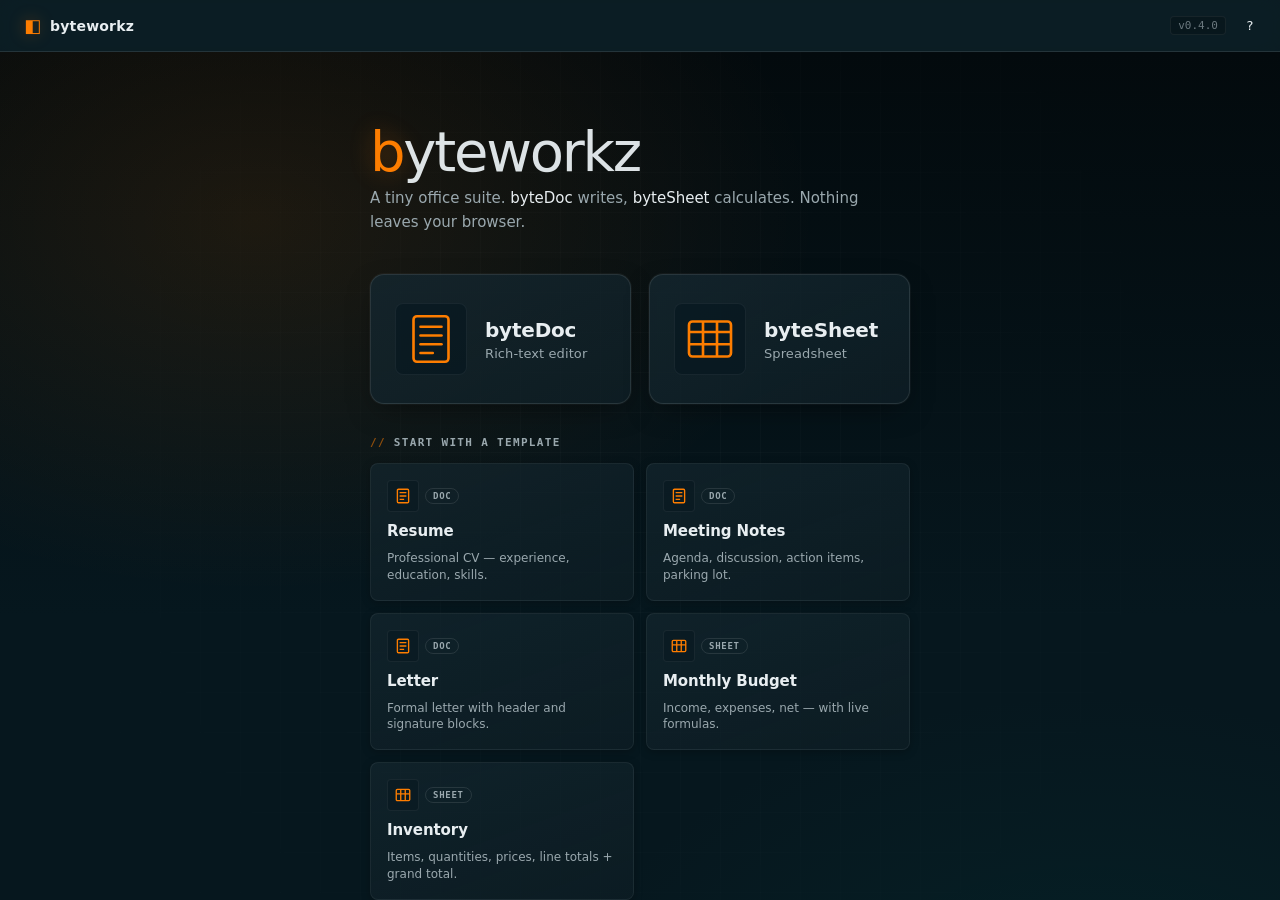
==== commit 2f7e99e9: "v0.4.0: Hub templates (Resume, Meeting Notes, Letter, Budget, Inventory) First-time hub no longer em" ====
--- a/index.html
+++ b/index.html
@@ -90,6 +90,11 @@
         </button>
       </div>
 
+      <section class="hub-templates-section" id="hub-templates-section" hidden>
+        <h2 class="hub-section-title">Start with a template</h2>
+        <div class="hub-templates" id="hub-templates"></div>
+      </section>
+
       <div class="hub-actions">
         <button class="btn-secondary" id="hub-open-file">Open from file…</button>
         <button class="btn-secondary" id="hub-new-doc">+ New byteDoc</button>
--- a/styles.css
+++ b/styles.css
@@ -310,6 +310,90 @@
     margin-bottom: 40px;
 }
 
+/* ---- Template cards (Hub: "Start with a template") ---- */
+.hub-templates-section { margin-bottom: 36px; }
+.hub-templates {
+    display: grid;
+    grid-template-columns: repeat(auto-fill, minmax(180px, 1fr));
+    gap: 12px;
+}
+.template-card {
+    display: flex;
+    flex-direction: column;
+    gap: 10px;
+    padding: 16px;
+    background: linear-gradient(160deg, rgba(20, 38, 46, 0.72), rgba(15, 31, 38, 0.62));
+    border: 1px solid var(--border-soft);
+    border-radius: var(--radius);
+    color: var(--fg);
+    cursor: pointer;
+    text-align: left;
+    transition: border-color var(--t-norm), transform var(--t-soft), box-shadow var(--t-soft), background var(--t-norm);
+    font: inherit;
+    box-shadow: var(--shadow-1);
+    position: relative;
+    overflow: hidden;
+}
+/* Hover halo — same accent gradient idea as hub-tile but more subtle since
+ * these cards are secondary. */
+.template-card::before {
+    content: "";
+    position: absolute; inset: 0;
+    border-radius: inherit;
+    background: radial-gradient(ellipse 80% 100% at 50% -20%, rgba(253, 125, 0, 0.18), transparent 60%);
+    opacity: 0;
+    transition: opacity var(--t-soft);
+    pointer-events: none;
+}
+.template-card:hover {
+    border-color: rgba(253, 125, 0, 0.30);
+    transform: translateY(-2px);
+    box-shadow:
+        0 14px 36px -12px rgba(0,0,0,0.6),
+        0 0 0 1px rgba(253, 125, 0, 0.20);
+}
+.template-card:hover::before { opacity: 1; }
+.template-card:active { transform: translateY(0); }
+.template-card-head {
+    display: flex;
+    align-items: center;
+    justify-content: space-between;
+    gap: 6px;
+}
+.template-card-icon {
+    width: 32px; height: 32px;
+    display: inline-flex;
+    align-items: center; justify-content: center;
+    background: rgba(6, 23, 30, 0.5);
+    border: 1px solid var(--border-soft);
+    border-radius: var(--radius-sm);
+    color: var(--accent);
+    transition: background var(--t-norm), border-color var(--t-norm);
+}
+.template-card-icon svg { width: 18px; height: 18px; }
+.template-card:hover .template-card-icon {
+    background: rgba(253, 125, 0, 0.10);
+    border-color: rgba(253, 125, 0, 0.30);
+}
+.template-card-badge {
+    font-size: 9px; padding: 2px 7px;
+    border: 1px solid var(--border);
+    border-radius: 999px; color: var(--fg-muted);
+    text-transform: uppercase; letter-spacing: 0.08em;
+    font-family: var(--mono);
+    font-weight: 600;
+}
+.template-card-title {
+    font-size: 15px;
+    font-weight: 600;
+    letter-spacing: -0.005em;
+}
+.template-card-desc {
+    font-size: 12px;
+    color: var(--fg-muted);
+    line-height: 1.4;
+}
+
 .hub-section-title {
     font-size: 11px; font-weight: 600;
     text-transform: uppercase; letter-spacing: 0.12em;
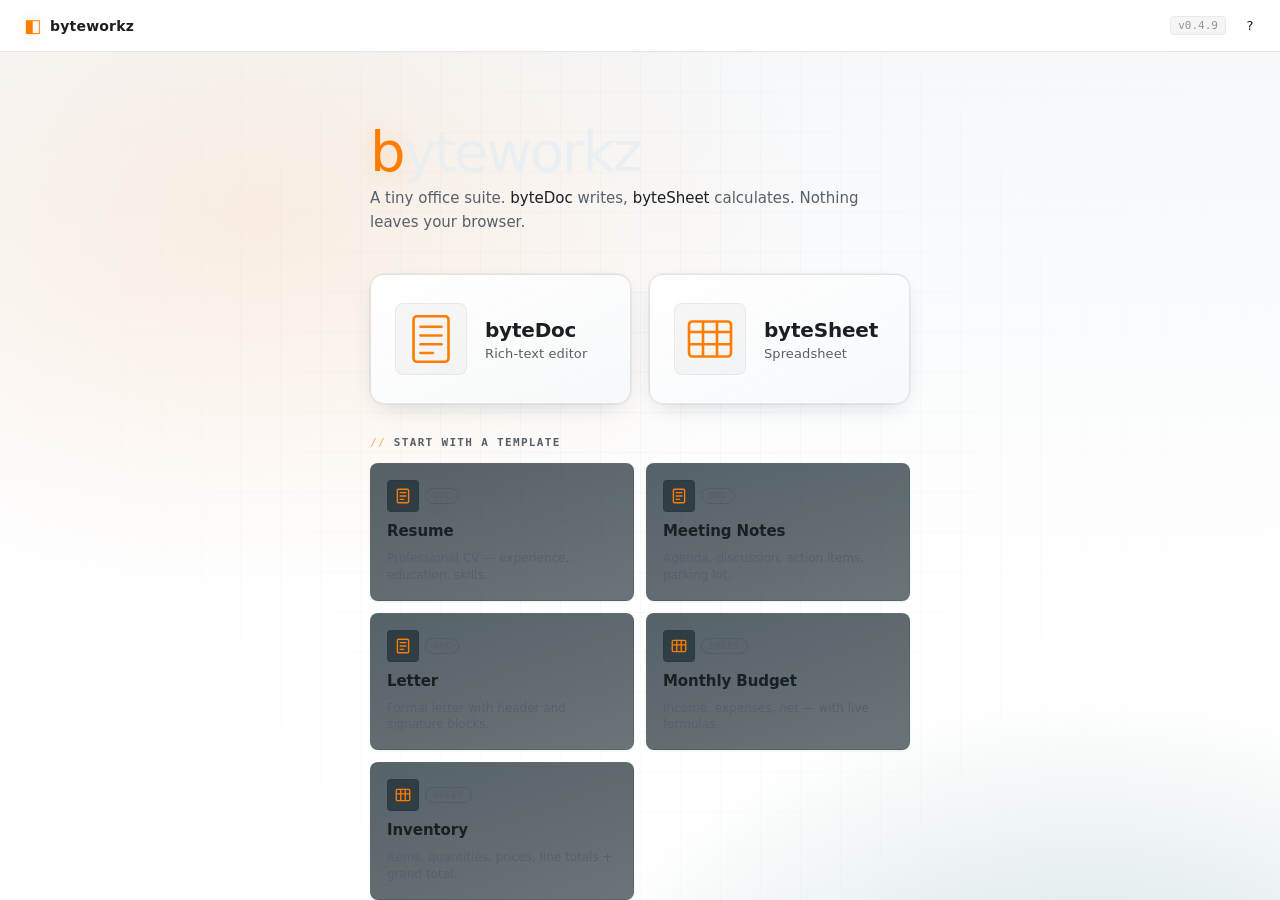
==== commit ff0f5def: "v0.4.9: light theme support (auto/dark/light) byteworkz was dark-only since day one. Now it follows " ====
--- a/index.html
+++ b/index.html
@@ -3,8 +3,9 @@
 <head>
 <meta charset="utf-8">
 <meta name="viewport" content="width=device-width,initial-scale=1,viewport-fit=cover">
-<meta name="theme-color" content="#06171E">
-<meta name="color-scheme" content="dark">
+<meta name="theme-color" content="#06171E" media="(prefers-color-scheme: dark)">
+<meta name="theme-color" content="#ffffff" media="(prefers-color-scheme: light)">
+<meta name="color-scheme" content="dark light">
 <title>byteworkz — a tiny office suite that lives in your browser</title>
 <meta name="description" content="byteworkz is a minimal office suite — byteDoc (rich-text editor) plus byteSheet (spreadsheet with formulas, charts, multi-sheet). No accounts, no cloud, no tracking. Pure vanilla JS.">
 <meta name="author" content="Stefan Roßkopf (ByteSide.io)">
--- a/styles.css
+++ b/styles.css
@@ -3,6 +3,16 @@
  * Per-app styles live in doc.css + sheet.css.
  */
 
+/* ============================================================
+   THEME TOKENS — dark default, light variant via data-theme attribute
+   and prefers-color-scheme media query.
+   ------------------------------------------------------------
+   Resolution order:
+     1. `data-theme="dark"` on <html> → explicit dark (overrides OS)
+     2. `data-theme="light"` on <html> → explicit light (overrides OS)
+     3. no attribute → follows prefers-color-scheme media query
+   Default: dark (matches the brand identity and our v0.x history).
+   ============================================================ */
 :root {
     color-scheme: dark;
     /* Surfaces — palette mirrors voidcore tokens.css */
@@ -20,6 +30,18 @@
     --surface-glass: rgba(15, 31, 38, 0.78);    /* topbar / sticky chrome */
     --surface-elev: rgba(20, 38, 46, 0.92);     /* lifted cards on wallpaper */
 
+    /* Theme-flipped UI primitives — referenced by gradients/inputs/grids
+     * that otherwise hard-coded rgba(0,0,0,X) or rgba(255,255,255,X). */
+    --input-bg: rgba(0, 0, 0, 0.25);
+    --inset-highlight: rgba(255, 255, 255, 0.04);
+    --tile-grad-a: rgba(20, 38, 46, 0.85);
+    --tile-grad-b: rgba(15, 31, 38, 0.78);
+    --grid-line: rgba(255, 255, 255, 0.020);
+    --code-bg: var(--bg-2);
+    --backdrop: rgba(3, 10, 13, 0.55);
+    --chip-bg: rgba(0, 0, 0, 0.25);
+    --chip-bg-strong: rgba(0, 0, 0, 0.35);
+
     /* Brand */
     --accent: #FD7D00;
     --accent-2: #ff9933;
@@ -55,6 +77,81 @@
 
     --mono: 'JetBrains Mono', ui-monospace, SFMono-Regular, Menlo, Consolas, monospace;
     --sans: 'Inter', -apple-system, BlinkMacSystemFont, "Segoe UI", Roboto, system-ui, sans-serif;
+}
+
+/* Light palette — applied via OS preference (no data-theme set) OR via
+ * explicit data-theme="light" override. The two selectors duplicate the
+ * same overrides because CSS doesn't allow nesting an @media inside a
+ * non-@media selector without preprocessor. Keep them in sync. */
+@media (prefers-color-scheme: light) {
+    :root:not([data-theme="dark"]) {
+        color-scheme: light;
+        --bg: #ffffff;
+        --bg-2: #f6f8fa;
+        --fg: #1a1f24;
+        --fg-muted: #57606a;
+        --fg-dim: #8c95a0;
+        --border: rgba(0, 0, 0, 0.10);
+        --border-soft: rgba(0, 0, 0, 0.05);
+        --border-strong: rgba(0, 0, 0, 0.14);
+        --surface: #ffffff;
+        --surface-2: #f0f3f5;
+        --surface-3: #e5e9ec;
+        --surface-glass: rgba(255, 255, 255, 0.82);
+        --surface-elev: rgba(255, 255, 255, 0.96);
+
+        --input-bg: rgba(0, 0, 0, 0.03);
+        --inset-highlight: rgba(255, 255, 255, 0.55);
+        --tile-grad-a: rgba(255, 255, 255, 0.95);
+        --tile-grad-b: rgba(246, 248, 250, 0.90);
+        --grid-line: rgba(0, 0, 0, 0.025);
+        --code-bg: #f4f6f8;
+        --backdrop: rgba(20, 30, 40, 0.40);
+        --chip-bg: rgba(0, 0, 0, 0.04);
+        --chip-bg-strong: rgba(0, 0, 0, 0.07);
+
+        --accent-dim: rgba(253, 125, 0, 0.12);
+        --accent-glow: rgba(253, 125, 0, 0.24);
+        --teal-glow: rgba(1, 83, 81, 0.18);
+
+        --shadow-1: 0 1px 3px rgba(20, 40, 60, 0.08);
+        --shadow-2: 0 8px 24px -10px rgba(20, 40, 60, 0.22), 0 0 0 1px rgba(0,0,0,0.04);
+        --shadow-3: 0 28px 70px -16px rgba(20, 40, 60, 0.30), 0 10px 28px -10px rgba(20, 40, 60, 0.22), 0 0 0 1px rgba(0,0,0,0.05);
+    }
+}
+:root[data-theme="light"] {
+    color-scheme: light;
+    --bg: #ffffff;
+    --bg-2: #f6f8fa;
+    --fg: #1a1f24;
+    --fg-muted: #57606a;
+    --fg-dim: #8c95a0;
+    --border: rgba(0, 0, 0, 0.10);
+    --border-soft: rgba(0, 0, 0, 0.05);
+    --border-strong: rgba(0, 0, 0, 0.14);
+    --surface: #ffffff;
+    --surface-2: #f0f3f5;
+    --surface-3: #e5e9ec;
+    --surface-glass: rgba(255, 255, 255, 0.82);
+    --surface-elev: rgba(255, 255, 255, 0.96);
+
+    --input-bg: rgba(0, 0, 0, 0.03);
+    --inset-highlight: rgba(255, 255, 255, 0.55);
+    --tile-grad-a: rgba(255, 255, 255, 0.95);
+    --tile-grad-b: rgba(246, 248, 250, 0.90);
+    --grid-line: rgba(0, 0, 0, 0.025);
+    --code-bg: #f4f6f8;
+    --backdrop: rgba(20, 30, 40, 0.40);
+    --chip-bg: rgba(0, 0, 0, 0.04);
+    --chip-bg-strong: rgba(0, 0, 0, 0.07);
+
+    --accent-dim: rgba(253, 125, 0, 0.12);
+    --accent-glow: rgba(253, 125, 0, 0.24);
+    --teal-glow: rgba(1, 83, 81, 0.18);
+
+    --shadow-1: 0 1px 3px rgba(20, 40, 60, 0.08);
+    --shadow-2: 0 8px 24px -10px rgba(20, 40, 60, 0.22), 0 0 0 1px rgba(0,0,0,0.04);
+    --shadow-3: 0 28px 70px -16px rgba(20, 40, 60, 0.30), 0 10px 28px -10px rgba(20, 40, 60, 0.22), 0 0 0 1px rgba(0,0,0,0.05);
 }
 @media (prefers-reduced-motion: reduce) {
     :root { --t-fast: 0ms; --t-norm: 0ms; --t-soft: 0ms; }
@@ -120,7 +217,7 @@
     padding: 2px 7px;
     border: 1px solid var(--border-soft);
     border-radius: var(--radius-sm);
-    background: rgba(0,0,0,0.2);
+    background: var(--chip-bg);
 }
 
 .doc-title-input {
@@ -202,8 +299,8 @@
     content: "";
     position: absolute; inset: 0;
     background-image:
-        linear-gradient(rgba(255,255,255,0.020) 1px, transparent 1px),
-        linear-gradient(90deg, rgba(255,255,255,0.020) 1px, transparent 1px);
+        linear-gradient(var(--grid-line) 1px, transparent 1px),
+        linear-gradient(90deg, var(--grid-line) 1px, transparent 1px);
     background-size: 40px 40px;
     -webkit-mask-image: radial-gradient(ellipse at 50% 35%, black 10%, transparent 75%);
             mask-image: radial-gradient(ellipse at 50% 35%, black 10%, transparent 75%);
@@ -246,7 +343,7 @@
     position: relative;
     display: flex; align-items: center; gap: 18px;
     padding: 28px 24px;
-    background: linear-gradient(155deg, rgba(20, 38, 46, 0.85), rgba(15, 31, 38, 0.78));
+    background: linear-gradient(155deg, var(--tile-grad-a), var(--tile-grad-b));
     border: 1px solid var(--border);
     border-radius: var(--radius-lg);
     color: var(--fg);
@@ -279,7 +376,7 @@
 .hub-tile-icon {
     width: 72px; height: 72px;
     display: flex; align-items: center; justify-content: center;
-    background: rgba(6, 23, 30, 0.6);
+    background: var(--input-bg);
     border: 1px solid var(--border-soft);
     border-radius: var(--radius);
     color: var(--accent);
@@ -536,7 +633,7 @@
 }
 .toolbar select {
     height: 30px; padding: 0 10px;
-    background: rgba(0,0,0,0.25); color: var(--fg);
+    background: var(--input-bg); color: var(--fg);
     border: 1px solid var(--border-soft);
     border-radius: var(--radius-sm);
     font: inherit; font-size: 12px;
@@ -633,7 +730,7 @@
     align-items: center;
     gap: 5px;
     padding: 3px 9px;
-    background: rgba(0, 0, 0, 0.25);
+    background: var(--chip-bg);
     border: 1px solid var(--border-soft);
     border-radius: 999px;
     color: var(--fg-muted);
@@ -641,7 +738,7 @@
 }
 .status-bar .status-chip:hover {
     border-color: var(--border-strong);
-    background: rgba(0, 0, 0, 0.35);
+    background: var(--chip-bg-strong);
 }
 .status-bar .status-chip strong {
     color: var(--fg);
@@ -724,6 +821,37 @@
     color: var(--accent);
     margin: 0 0 6px;
 }
+
+/* Theme picker — three-button pill row in About modal. */
+.theme-picker {
+    display: inline-flex;
+    border: 1px solid var(--border);
+    border-radius: var(--radius);
+    overflow: hidden;
+    background: var(--surface);
+    font-family: var(--mono);
+}
+.theme-pick {
+    padding: 6px 14px;
+    background: transparent;
+    color: var(--fg-muted);
+    border: 0;
+    cursor: pointer;
+    font-size: 11px;
+    font-weight: 600;
+    letter-spacing: 0.08em;
+    text-transform: uppercase;
+    transition: background var(--t-fast), color var(--t-fast);
+}
+.theme-pick + .theme-pick { border-left: 1px solid var(--border-soft); }
+.theme-pick[data-active] {
+    background: var(--accent);
+    color: var(--accent-fg);
+}
+.theme-pick:hover:not([data-active]) {
+    background: var(--surface-2);
+    color: var(--fg);
+}
 @keyframes toast-in {
     from { opacity: 0; transform: translateY(10px) scale(0.96); }
     to   { opacity: 1; transform: translateY(0) scale(1); }
@@ -733,7 +861,7 @@
 
 .modal-host {
     position: fixed; inset: 0; z-index: 150;
-    background: rgba(3, 10, 13, 0.55);
+    background: var(--backdrop);
     backdrop-filter: blur(6px);
     -webkit-backdrop-filter: blur(6px);
     display: flex; align-items: center; justify-content: center;
@@ -827,6 +955,38 @@
     .doc-title-input { max-width: 160px; }
 }
 
+/* ============================================================
+   PRINT — shared rules. App-specific print CSS lives in doc.css
+   and sheet.css. This block hides chrome and the hub view (the
+   user only prints document content, not navigation).
+   ============================================================ */
+@media print {
+    @page { margin: 1.5cm; }
+    html, body {
+        background: #fff !important;
+        color: #000 !important;
+        overflow: visible !important;
+        height: auto !important;
+    }
+    .topbar,
+    .toast-host,
+    .modal-host,
+    .ctx-menu,
+    .view-hub {
+        display: none !important;
+    }
+    #app-root {
+        height: auto !important;
+        overflow: visible !important;
+    }
+    .view {
+        position: static !important;
+        overflow: visible !important;
+        display: block !important;
+        animation: none !important;
+    }
+}
+
 /* Soft fade-in when a view becomes visible — keeps the route transition
  * from feeling jarring. ::view :not([hidden]) targets the just-shown view. */
 .view:not([hidden]) { animation: view-fade .22s ease-out; }
--- a/doc.css
+++ b/doc.css
@@ -11,14 +11,97 @@
 .doc-toolbar select.heading-pick { width: 96px; }
 
 .doc-tabs { /* uses .tabs-bar */ }
+
+/* Editor + outline side-by-side. The outline aside is sticky-rail to the
+ * right of the editor; both share the same scroll context up the tree. */
+.doc-main-area {
+    flex: 1;
+    min-height: 0;
+    display: flex;
+    overflow: hidden;
+}
 
 .doc-editor-wrap {
     flex: 1; min-height: 0;
     overflow: auto;
     background:
-        radial-gradient(ellipse 60% 40% at 50% 0%, rgba(253,125,0,0.04), transparent 60%),
+        radial-gradient(ellipse 60% 40% at 50% 0%, var(--accent-dim), transparent 60%),
         var(--bg-2);
     padding: 36px 24px 64px;
+}
+
+/* Outline sidebar — right-rail TOC. Auto-hidden for docs with <2
+ * headings; user can toggle via toolbar button (state persisted in
+ * localStorage). */
+.doc-outline {
+    width: 220px;
+    flex-shrink: 0;
+    border-left: 1px solid var(--border);
+    background: var(--surface);
+    overflow-y: auto;
+    padding: 18px 14px 24px;
+    font-size: 12px;
+}
+.doc-outline[hidden] { display: none; }
+
+.outline-title {
+    font-family: var(--mono);
+    font-size: 10px;
+    font-weight: 600;
+    color: var(--fg-muted);
+    text-transform: uppercase;
+    letter-spacing: 0.12em;
+    margin: 0 0 14px;
+}
+.outline-title::before {
+    content: '// ';
+    color: var(--accent);
+    opacity: 0.55;
+}
+
+.outline-list { list-style: none; padding: 0; margin: 0; }
+.outline-item {
+    padding: 5px 10px;
+    margin-bottom: 1px;
+    border-radius: var(--radius-sm);
+    cursor: pointer;
+    color: var(--fg-muted);
+    line-height: 1.4;
+    transition: background var(--t-fast), color var(--t-fast), border-left-color var(--t-fast);
+    border-left: 2px solid transparent;
+    overflow: hidden;
+    text-overflow: ellipsis;
+    white-space: nowrap;
+}
+.outline-item:hover {
+    background: var(--surface-2);
+    color: var(--fg);
+}
+.outline-item.active {
+    color: var(--accent);
+    background: rgba(253, 125, 0, 0.06);
+    border-left-color: var(--accent);
+}
+.outline-item.h1 { font-weight: 600; font-size: 12.5px; }
+.outline-item.h2 { padding-left: 18px; }
+.outline-item.h3 { padding-left: 28px; font-size: 11px; opacity: 0.85; }
+
+/* Brief flash on the heading when user clicks an outline entry to jump. */
+.doc-editor h1.outline-scrolled-to,
+.doc-editor h2.outline-scrolled-to,
+.doc-editor h3.outline-scrolled-to {
+    animation: outline-pulse 0.8s ease-out;
+    border-radius: var(--radius-sm);
+}
+@keyframes outline-pulse {
+    0%   { background: rgba(253, 125, 0, 0.20); }
+    100% { background: transparent; }
+}
+
+/* On narrow viewports the editor needs all available width. Hide the
+ * outline below 900px — power feature for desktop only. */
+@media (max-width: 900px) {
+    .doc-outline { display: none !important; }
 }
 .doc-editor {
     background: linear-gradient(180deg, var(--surface), var(--surface-2));
@@ -89,18 +172,72 @@
     border-radius: 0 var(--radius-sm) var(--radius-sm) 0;
     font-style: italic;
 }
+
+/* Code blocks — pre wraps a code element for semantic correctness. Browser
+ * default 'white-space: pre' preserves indentation; we add a slightly
+ * deeper surface + accent-tinted left bar + scroll on overflow so long
+ * lines don't blow out the editor width. */
+.doc-editor pre {
+    background: var(--code-bg);
+    border: 1px solid var(--border-soft);
+    border-left: 3px solid var(--accent);
+    border-radius: var(--radius-sm);
+    padding: 14px 18px;
+    margin: 1em 0;
+    overflow-x: auto;
+    font-family: var(--mono);
+    font-size: 13.5px;
+    line-height: 1.55;
+    color: var(--fg);
+    white-space: pre;
+    tab-size: 4;
+    -moz-tab-size: 4;
+}
+.doc-editor pre code {
+    font-family: inherit;
+    font-size: inherit;
+    background: transparent;
+    padding: 0;
+    color: inherit;
+    border: 0;
+}
+/* Inline <code> — different visual: rounded chip with accent text. The
+ * user-facing insert path is just paste/raw HTML for now; no toolbar
+ * button for inline code in v1. */
+.doc-editor code {
+    font-family: var(--mono);
+    font-size: 0.88em;
+    background: var(--code-bg);
+    padding: 1px 6px;
+    border-radius: 4px;
+    color: var(--accent);
+    border: 1px solid var(--accent-dim);
+}
+
+/* Drag-over feedback. Triggered while files are being dragged into the
+ * editor. We use box-shadow rather than outline so the existing border
+ * stays intact — outline would clobber the editor's focus ring layering. */
+.doc-editor.drag-over {
+    box-shadow:
+        0 1px 0 rgba(255,255,255,0.04) inset,
+        0 30px 80px -20px rgba(0,0,0,0.5),
+        0 10px 30px -10px rgba(0,0,0,0.4),
+        0 0 0 3px var(--accent),
+        inset 0 0 0 1px rgba(253, 125, 0, 0.3);
+    border-color: var(--accent);
+}
 .doc-editor img {
     max-width: 100%;
     display: inline-block;
     border-radius: var(--radius-sm);
     cursor: pointer;
-    box-shadow: 0 4px 16px rgba(0,0,0,0.3);
+    box-shadow: var(--shadow-1);
     transition: outline-color var(--t-fast);
 }
 .doc-editor img.selected {
     outline: 2px solid var(--accent);
     outline-offset: 2px;
-    box-shadow: 0 4px 16px rgba(0,0,0,0.3), 0 0 16px var(--accent-glow);
+    box-shadow: var(--shadow-1), 0 0 16px var(--accent-glow);
 }
 
 .doc-editor table {
@@ -152,7 +289,7 @@
 }
 .doc-find-bar input[type="text"] {
     height: 30px; padding: 0 10px;
-    background: rgba(0,0,0,0.25); color: var(--fg);
+    background: var(--input-bg); color: var(--fg);
     border: 1px solid var(--border-soft);
     border-radius: var(--radius-sm);
     font: inherit; font-size: 13px;
@@ -188,15 +325,98 @@
     cursor: nwse-resize;
 }
 
-/* Print */
+/* ============================================================
+   PRINT — byteDoc-specific. Strip the editor chrome, force black-on-
+   white for printer-friendly output, prevent ugly page breaks inside
+   structural blocks (tables, code, blockquotes, images, headings).
+   ============================================================ */
 @media print {
-    .topbar, .doc-toolbar, .tabs-bar, .doc-find-bar, .status-bar { display: none !important; }
-    .doc-editor-wrap { padding: 0; background: white; }
+    .doc-toolbar, .tabs-bar, .doc-find-bar, .status-bar, .doc-outline { display: none !important; }
+    .doc-shell { display: block !important; height: auto !important; }
+    .doc-main-area { display: block !important; overflow: visible !important; }
+    .doc-editor-wrap {
+        padding: 0 !important;
+        background: #fff !important;
+        overflow: visible !important;
+        height: auto !important;
+    }
     .doc-editor {
-        background: white; color: black;
-        box-shadow: none; border: 0;
-        max-width: none;
-        padding: 0;
-    }
-    .doc-editor a { color: #0066cc; }
-}
+        background: #fff !important;
+        color: #000 !important;
+        box-shadow: none !important;
+        border: 0 !important;
+        outline: none !important;
+        max-width: none !important;
+        padding: 0 !important;
+        font-size: 11pt;
+        line-height: 1.5;
+        animation: none !important;
+    }
+    .doc-editor h1, .doc-editor h2, .doc-editor h3, .doc-editor h4 {
+        page-break-after: avoid;
+        break-after: avoid;
+        color: #000;
+    }
+    .doc-editor h1 { font-size: 22pt; }
+    .doc-editor h2 { font-size: 16pt; }
+    .doc-editor h3 { font-size: 13pt; }
+    .doc-editor p { orphans: 3; widows: 3; }
+    .doc-editor a {
+        color: #0033aa !important;
+        text-decoration: underline !important;
+    }
+    .doc-editor img {
+        max-width: 100% !important;
+        max-height: 80vh;
+        page-break-inside: avoid;
+        break-inside: avoid;
+        box-shadow: none !important;
+    }
+    .doc-editor table {
+        page-break-inside: avoid;
+        break-inside: avoid;
+        box-shadow: none !important;
+    }
+    .doc-editor table td, .doc-editor table th {
+        border: 1px solid #888 !important;
+        background: #fff !important;
+        color: #000 !important;
+    }
+    .doc-editor table th {
+        background: #f0f0f0 !important;
+        font-weight: 600;
+    }
+    .doc-editor blockquote {
+        page-break-inside: avoid;
+        break-inside: avoid;
+        background: #f8f8f8 !important;
+        border-left: 3px solid #888 !important;
+        color: #333 !important;
+        font-style: italic;
+    }
+    .doc-editor pre {
+        page-break-inside: avoid;
+        break-inside: avoid;
+        background: #f5f5f5 !important;
+        border: 1px solid #ccc !important;
+        border-left: 3px solid #888 !important;
+        color: #000 !important;
+        font-size: 9.5pt;
+    }
+    .doc-editor pre code, .doc-editor code {
+        background: transparent !important;
+        color: #000 !important;
+        border: 0 !important;
+    }
+    .doc-editor code {
+        font-family: ui-monospace, "Courier New", monospace;
+        font-size: 0.92em;
+    }
+    /* Strip transient UI artifacts from print output */
+    .doc-editor mark.find-hit {
+        background: transparent !important;
+        color: inherit !important;
+        box-shadow: none !important;
+    }
+    .img-resize-overlay { display: none !important; }
+}
--- a/sheet.css
+++ b/sheet.css
@@ -23,7 +23,7 @@
 .sheet-formula-bar input[type="text"] {
     flex: 1;
     height: 30px; padding: 0 12px;
-    background: rgba(0,0,0,0.25); color: var(--fg);
+    background: var(--input-bg); color: var(--fg);
     border: 1px solid var(--border-soft);
     border-radius: var(--radius-sm);
     font-family: var(--mono); font-size: 13px;
@@ -159,6 +159,37 @@
     box-shadow: inset 0 0 6px var(--accent-glow);
 }
 
+/* Fill handle — small accent square at the bottom-right corner of the
+ * active selection. Drag to fill cells below / above / right / left of
+ * the source. Single-DOM-node overlay positioned in JS via getBoundingClientRect
+ * + scroll offsets; lives inside .sheet-grid-wrap so it scrolls with content. */
+.fill-handle {
+    position: absolute;
+    width: 9px; height: 9px;
+    background: var(--accent);
+    border: 2px solid var(--bg);
+    border-radius: 1px;
+    cursor: crosshair;
+    z-index: 5;
+    box-shadow: 0 0 0 1px var(--accent), 0 0 8px var(--accent-glow);
+    pointer-events: auto;
+    transition: transform var(--t-fast);
+}
+.fill-handle:hover { transform: scale(1.15); }
+/* During an in-progress fill drag, dim the handle so the preview range is
+ * what the user's eye tracks. */
+.fill-handle.dragging { opacity: 0.4; cursor: default; }
+
+/* Cells in the fill-preview range — dashed accent border, subtle bg tint.
+ * Distinct from .in-range (the regular selection visual) so the user can
+ * see the source vs. fill-target clearly. */
+.sheet-grid td.fill-preview {
+    background: rgba(253, 125, 0, 0.06) !important;
+    outline: 1.5px dashed var(--accent);
+    outline-offset: -2px;
+    z-index: 1;
+}
+
 /* Sheet tabs bar at bottom */
 .sheet-tabs {
     display: flex; align-items: center;
@@ -239,6 +270,102 @@
 .chart-box .chart-head .chart-close:hover { background: rgba(255, 95, 87, 0.15); color: var(--danger); }
 .chart-box canvas { flex: 1; display: block; }
 
+/* ============================================================
+   PRINT — byteSheet-specific. Strip the chrome (toolbar, formula
+   bar, sheet tabs, status bar, fill handle), force black-on-white
+   for printer output, but keep cell-level user formatting (bold,
+   italic, alignment) so a formatted budget still LOOKS like a
+   budget on paper.
+
+   Only the currently-active sheet is in the DOM — multi-sheet docs
+   print just that sheet. To print another sheet, switch to it
+   first then Ctrl+P. (Honest limitation; sheets aren't lazy.)
+   ============================================================ */
+@media print {
+    .sheet-toolbar,
+    .sheet-formula-bar,
+    .sheet-tabs,
+    .status-bar,
+    .fill-handle {
+        display: none !important;
+    }
+    .sheet-shell { display: block !important; height: auto !important; }
+    .sheet-grid-wrap {
+        overflow: visible !important;
+        background: #fff !important;
+        height: auto !important;
+        position: static !important;
+    }
+    .sheet-grid {
+        color: #000 !important;
+        font-size: 9.5pt;
+    }
+    .sheet-grid th, .sheet-grid td {
+        border: 1px solid #aaa !important;
+        background: #fff !important;
+        color: #000 !important;
+        outline: none !important;
+        box-shadow: none !important;
+    }
+    .sheet-grid th {
+        background: #f0f0f0 !important;
+        color: #333 !important;
+        font-weight: 600;
+        /* Repeat header row on every print page — browsers honour this for
+         * thead in CSS-paged tables. */
+        page-break-inside: avoid;
+    }
+    /* Reset selection / active-header / range visuals — they don't belong
+     * on paper. */
+    .sheet-grid td.sel,
+    .sheet-grid td.in-range,
+    .sheet-grid td.fill-preview,
+    .sheet-grid th.is-active-header,
+    .sheet-grid thead th.is-active-header,
+    .sheet-grid tbody th.row-head.is-active-header {
+        outline: none !important;
+        background: #fff !important;
+        color: #000 !important;
+        box-shadow: none !important;
+    }
+    .sheet-grid thead th.is-active-header,
+    .sheet-grid tbody th.row-head.is-active-header {
+        background: #f0f0f0 !important;
+        color: #333 !important;
+    }
+    /* Error cells still get a print-visible signal. */
+    .sheet-grid td.has-error {
+        color: #aa0000 !important;
+        background: #ffeeee !important;
+    }
+    /* User cell formatting carries over to print: bold, italic, alignment.
+     * User-chosen background/text colors are intentionally kept (so a
+     * budget's accent-orange header still reads as a header on paper).
+     * Trade-off: extreme dark backgrounds may print badly — that's the
+     * user's call when picking colors. */
+    .sheet-grid td.is-bold   { font-weight: 700 !important; }
+    .sheet-grid td.is-italic { font-style: italic !important; }
+    .sheet-grid td.al-l { text-align: left !important; }
+    .sheet-grid td.al-c { text-align: center !important; }
+    .sheet-grid td.al-r { text-align: right !important; }
+    .sheet-grid td.is-number { text-align: right !important; }
+
+    /* Charts: white-bg box, visible border, canvas stays as-is. */
+    .chart-box {
+        background: #fff !important;
+        border: 1px solid #888 !important;
+        box-shadow: none !important;
+        color: #000 !important;
+        page-break-inside: avoid;
+    }
+    .chart-box .chart-head {
+        background: #f0f0f0 !important;
+        color: #000 !important;
+        border-bottom: 1px solid #aaa !important;
+    }
+    .chart-box .chart-close { display: none !important; }
+}
+
 /* Filter dropdown */
 .filter-popover {
     background: var(--surface-glass);
@@ -264,3 +391,82 @@
     border-top: 1px solid var(--border-soft);
     margin-top: 6px;
 }
+
+/* ---- Conditional formatting modal ---- */
+
+.cf-presets {
+    display: flex; gap: 6px; margin-bottom: 12px; flex-wrap: wrap;
+}
+.cf-preset {
+    border: 1px solid var(--border-soft);
+    border-radius: var(--radius-sm);
+    padding: 5px 12px;
+    font-size: 11px;
+    font-weight: 600;
+    cursor: pointer;
+    text-transform: uppercase;
+    letter-spacing: 0.04em;
+    transition: transform var(--t-fast), box-shadow var(--t-fast);
+}
+.cf-preset:hover {
+    transform: translateY(-1px);
+    box-shadow: var(--shadow-1);
+}
+.cf-bold-toggle {
+    display: flex !important;
+    gap: 8px;
+    align-items: center;
+    font-size: 13px;
+    margin-bottom: 14px !important;
+    color: var(--fg-muted);
+}
+.cf-bold-toggle input { width: auto !important; margin-bottom: 0 !important; }
+.cf-sep {
+    border: 0;
+    border-top: 1px solid var(--border-soft);
+    margin: 14px 0;
+}
+.cf-rules-list {
+    display: flex;
+    flex-direction: column;
+    gap: 6px;
+    max-height: 200px;
+    overflow-y: auto;
+}
+.cf-rule-row {
+    display: flex;
+    align-items: center;
+    gap: 10px;
+    padding: 5px 8px;
+    background: var(--chip-bg);
+    border: 1px solid var(--border-soft);
+    border-radius: var(--radius-sm);
+}
+.cf-rule-preview {
+    font-family: var(--mono);
+    font-size: 11px;
+    padding: 3px 8px;
+    border-radius: var(--radius-sm);
+    min-width: 70px;
+    text-align: center;
+}
+.cf-rule-desc {
+    flex: 1;
+    color: var(--fg-muted);
+    font-size: 12px;
+    font-family: var(--mono);
+}
+.cf-rule-delete {
+    color: var(--fg-dim);
+    transition: color var(--t-fast), background var(--t-fast);
+}
+.cf-rule-delete:hover {
+    color: var(--danger);
+    background: rgba(255, 95, 87, 0.10);
+}
+.cf-empty {
+    margin: 0;
+    color: var(--fg-dim);
+    font-size: 12px;
+    font-style: italic;
+}
